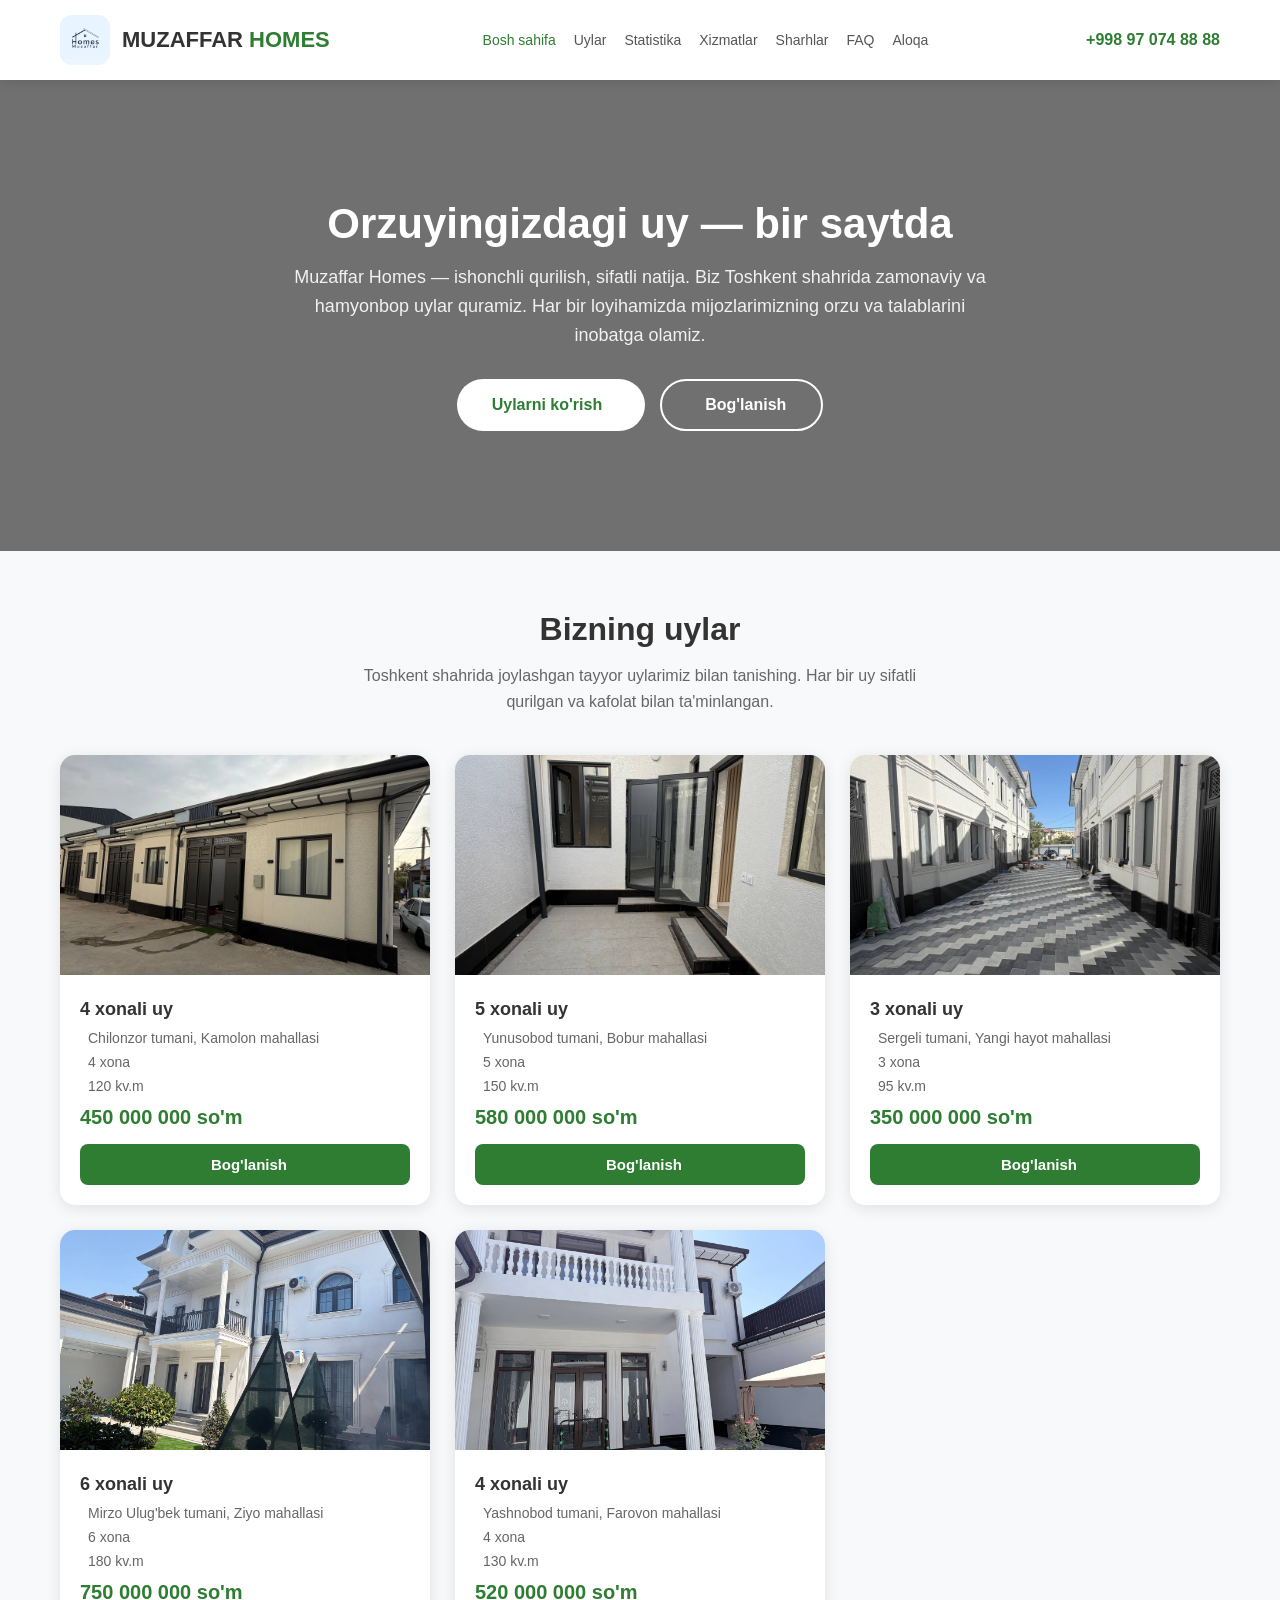
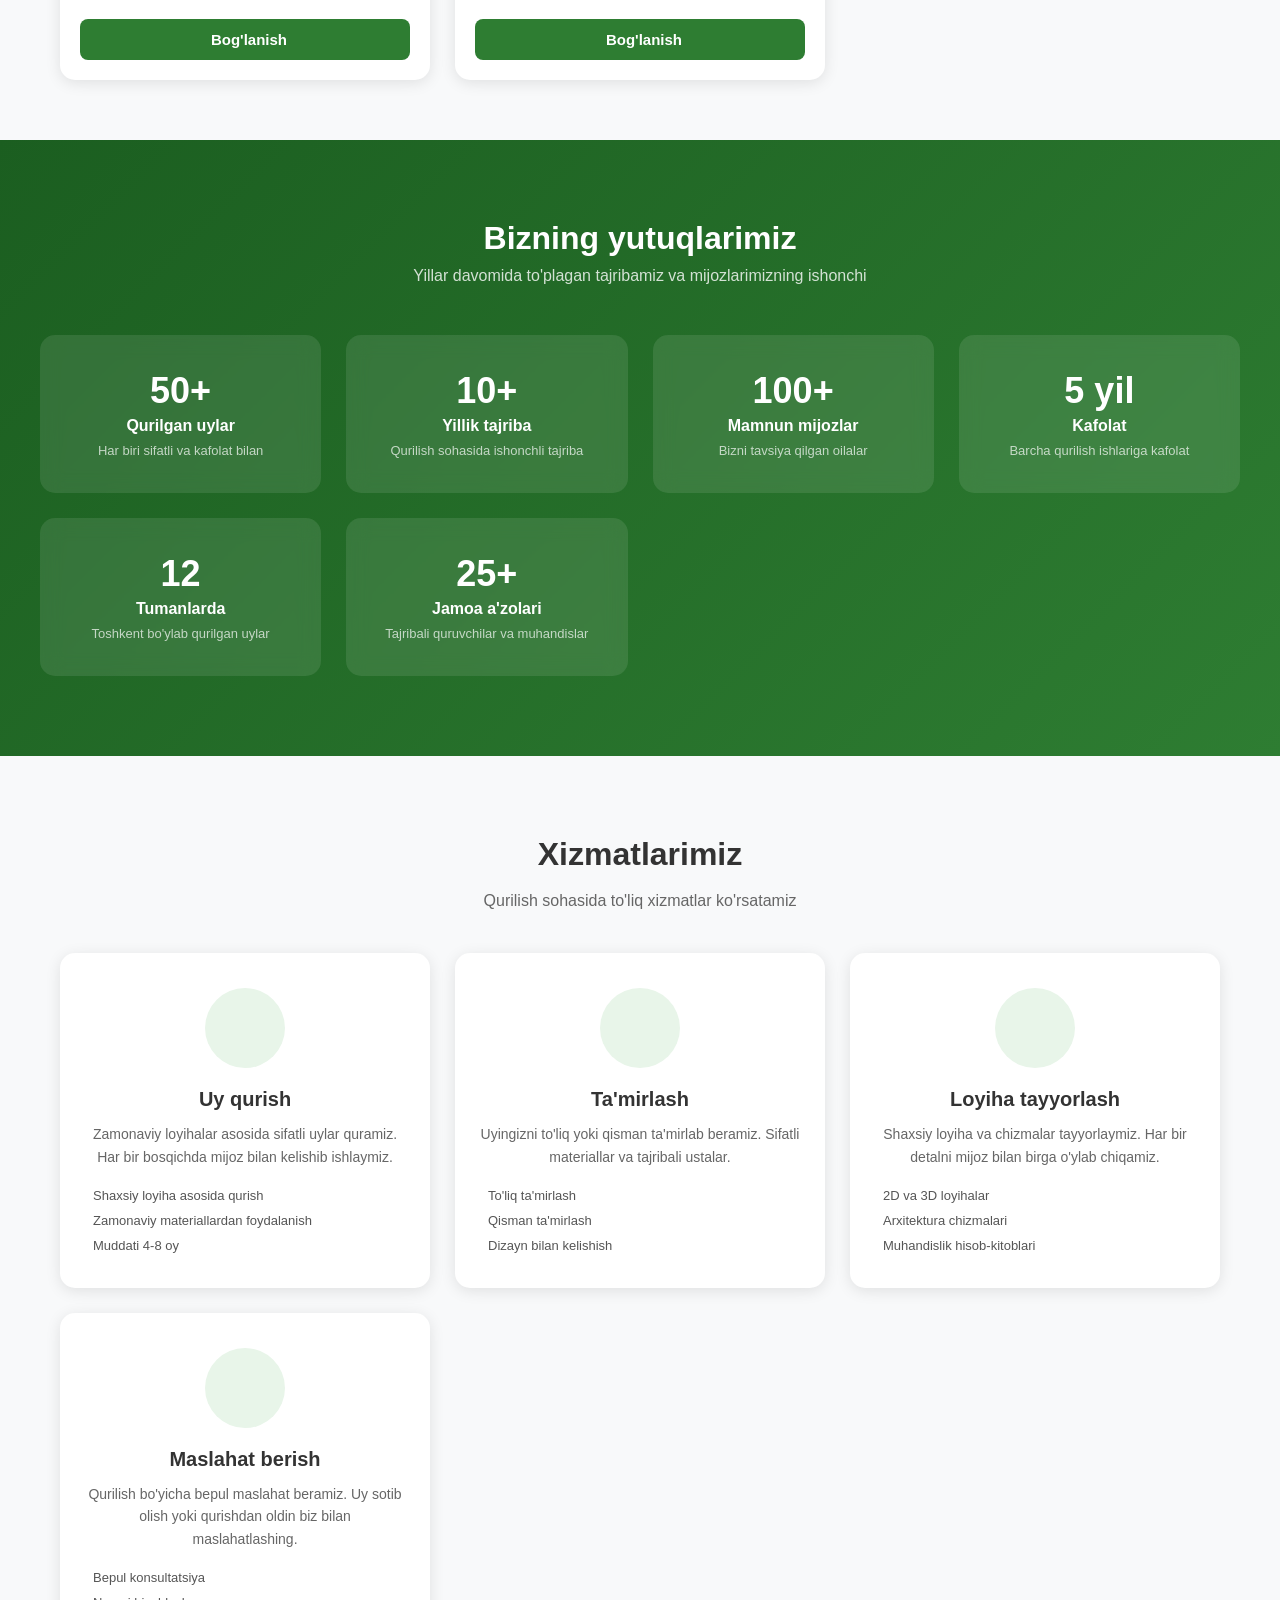
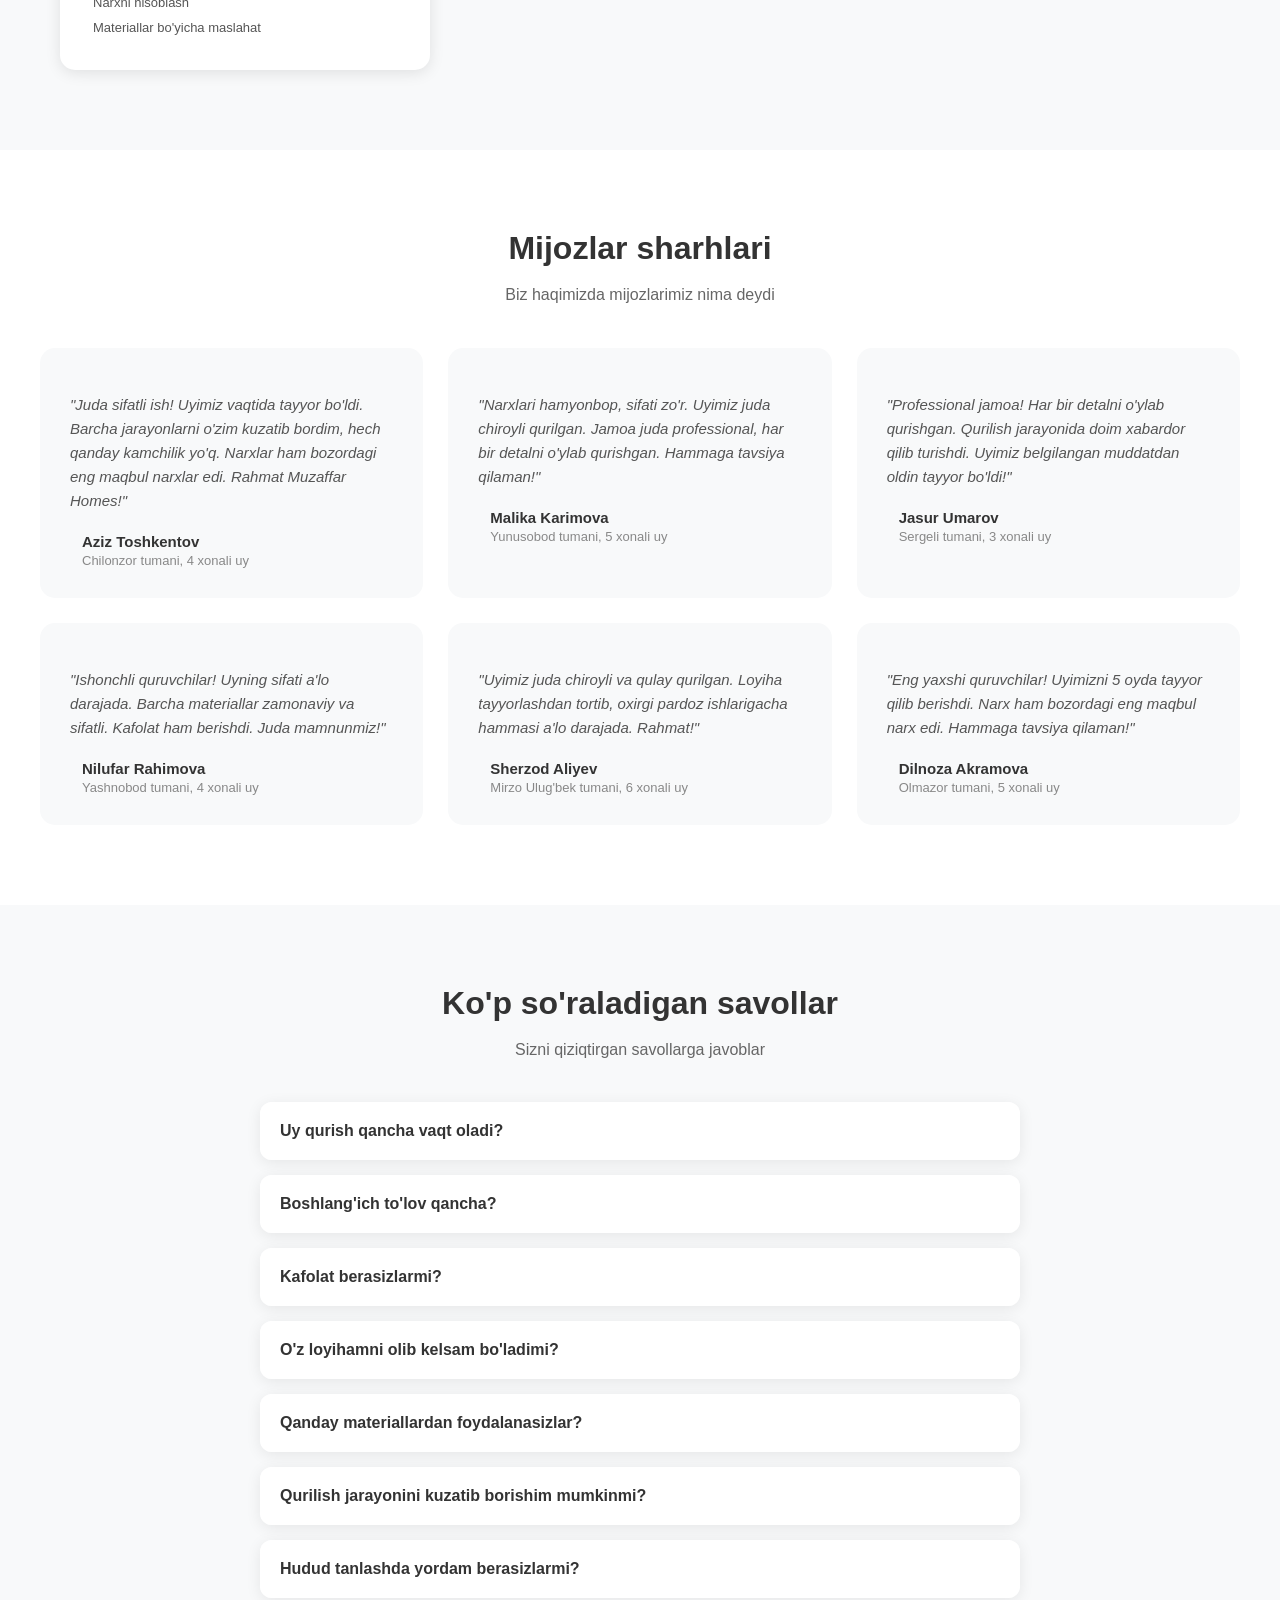
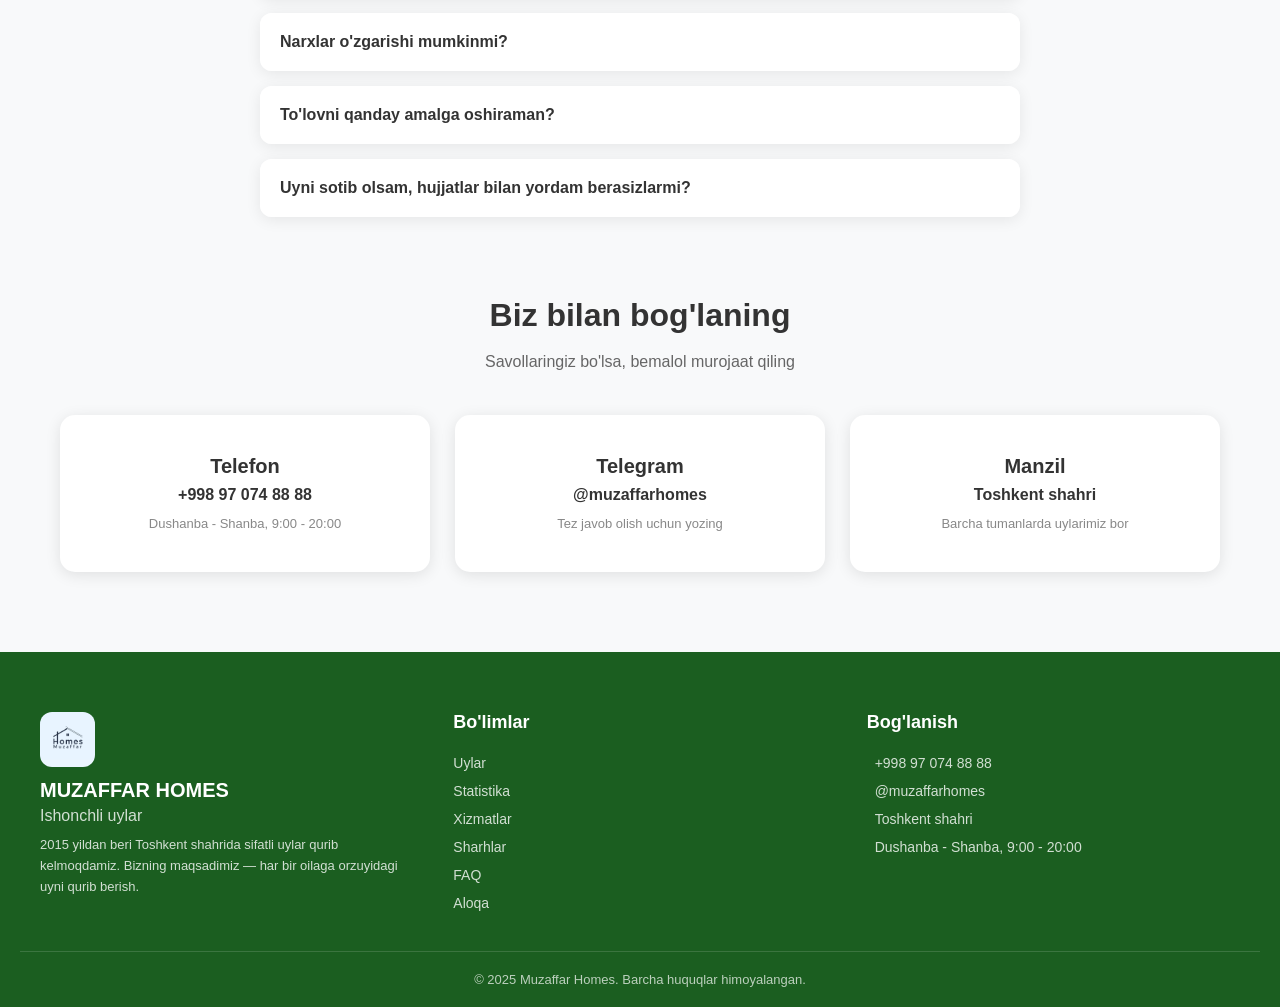
==== index.html @ acb66ef6 "Muzaffar Homes sayti" ====
<!DOCTYPE html>
<html lang="uz">
<head>
    <meta charset="UTF-8">
    <meta name="viewport" content="width=device-width, initial-scale=1.0">
    <title>Muzaffar Homes — Ishonchli uylar</title>
    <link rel="stylesheet" href="https://unicons.iconscout.com/release/v4.0.8/css/line.css">
    <link rel="stylesheet" href="style.css">
</head>
<body>
    <header class="header">
        <div class="header-container">
            <div class="logo">
                <img src="logo.jpg" alt="Muzaffar Homes" class="logo-img">
                <span class="logo-text">MUZAFFAR <span>HOMES</span></span>
            </div>
            <nav class="nav">
                <a href="#" class="nav-link active">Bosh sahifa</a>
                <a href="#houses" class="nav-link">Uylar</a>
                <a href="#stats" class="nav-link">Statistika</a>
                <a href="#services" class="nav-link">Xizmatlar</a>
                <a href="#reviews" class="nav-link">Sharhlar</a>
                <a href="#faq" class="nav-link">FAQ</a>
                <a href="#contact" class="nav-link">Aloqa</a>
            </nav>
            <a href="tel:+998970748888" class="header-phone">
                <i class="uil uil-phone"></i>
                +998 97 074 88 88
            </a>
        </div>
    </header>

    <section class="hero">
        <div class="hero-content">
            <h1>Orzuyingizdagi uy — bir saytda</h1>
            <p>Muzaffar Homes — ishonchli qurilish, sifatli natija. Biz Toshkent shahrida zamonaviy va hamyonbop uylar quramiz. Har bir loyihamizda mijozlarimizning orzu va talablarini inobatga olamiz.</p>
            <div class="hero-buttons">
                <a href="#houses" class="hero-btn">
                    Uylarni ko'rish
                    <i class="uil uil-arrow-down"></i>
                </a>
                <a href="tel:+998970748888" class="hero-btn hero-btn-outline">
                    <i class="uil uil-phone"></i>
                    Bog'lanish
                </a>
            </div>
        </div>
    </section>

    <section id="houses" class="houses-section">
        <h2 class="section-title">Bizning uylar</h2>
        <p class="section-subtitle">Toshkent shahrida joylashgan tayyor uylarimiz bilan tanishing. Har bir uy sifatli qurilgan va kafolat bilan ta'minlangan.</p>
        <div class="houses-grid" id="housesGrid"></div>
    </section>

    <section id="stats" class="stats-section">
        <div class="stats-container">
            <div class="stats-header">
                <h2>Bizning yutuqlarimiz</h2>
                <p>Yillar davomida to'plagan tajribamiz va mijozlarimizning ishonchi</p>
            </div>
            <div class="stats-grid">
                <div class="stat-card">
                    <i class="uil uil-building"></i>
                    <h3>50+</h3>
                    <p>Qurilgan uylar</p>
                    <span>Har biri sifatli va kafolat bilan</span>
                </div>
                <div class="stat-card">
                    <i class="uil uil-calendar-alt"></i>
                    <h3>10+</h3>
                    <p>Yillik tajriba</p>
                    <span>Qurilish sohasida ishonchli tajriba</span>
                </div>
                <div class="stat-card">
                    <i class="uil uil-users-alt"></i>
                    <h3>100+</h3>
                    <p>Mamnun mijozlar</p>
                    <span>Bizni tavsiya qilgan oilalar</span>
                </div>
                <div class="stat-card">
                    <i class="uil uil-shield-check"></i>
                    <h3>5 yil</h3>
                    <p>Kafolat</p>
                    <span>Barcha qurilish ishlariga kafolat</span>
                </div>
                <div class="stat-card">
                    <i class="uil uil-map-marker"></i>
                    <h3>12</h3>
                    <p>Tumanlarda</p>
                    <span>Toshkent bo'ylab qurilgan uylar</span>
                </div>
                <div class="stat-card">
                    <i class="uil uil-users-alt"></i>
                    <h3>25+</h3>
                    <p>Jamoa a'zolari</p>
                    <span>Tajribali quruvchilar va muhandislar</span>
                </div>
            </div>
        </div>
    </section>

    <section id="services" class="services-section">
        <h2 class="section-title">Xizmatlarimiz</h2>
        <p class="section-subtitle">Qurilish sohasida to'liq xizmatlar ko'rsatamiz</p>
        <div class="services-grid">
            <div class="service-card">
                <div class="service-icon">
                    <i class="uil uil-constructor"></i>
                </div>
                <h3>Uy qurish</h3>
                <p>Zamonaviy loyihalar asosida sifatli uylar quramiz. Har bir bosqichda mijoz bilan kelishib ishlaymiz.</p>
                <ul class="service-list">
                    <li><i class="uil uil-check"></i> Shaxsiy loyiha asosida qurish</li>
                    <li><i class="uil uil-check"></i> Zamonaviy materiallardan foydalanish</li>
                    <li><i class="uil uil-check"></i> Muddati 4-8 oy</li>
                </ul>
            </div>
            <div class="service-card">
                <div class="service-icon">
                    <i class="uil uil-wrench"></i>
                </div>
                <h3>Ta'mirlash</h3>
                <p>Uyingizni to'liq yoki qisman ta'mirlab beramiz. Sifatli materiallar va tajribali ustalar.</p>
                <ul class="service-list">
                    <li><i class="uil uil-check"></i> To'liq ta'mirlash</li>
                    <li><i class="uil uil-check"></i> Qisman ta'mirlash</li>
                    <li><i class="uil uil-check"></i> Dizayn bilan kelishish</li>
                </ul>
            </div>
            <div class="service-card">
                <div class="service-icon">
                    <i class="uil uil-ruler"></i>
                </div>
                <h3>Loyiha tayyorlash</h3>
                <p>Shaxsiy loyiha va chizmalar tayyorlaymiz. Har bir detalni mijoz bilan birga o'ylab chiqamiz.</p>
                <ul class="service-list">
                    <li><i class="uil uil-check"></i> 2D va 3D loyihalar</li>
                    <li><i class="uil uil-check"></i> Arxitektura chizmalari</li>
                    <li><i class="uil uil-check"></i> Muhandislik hisob-kitoblari</li>
                </ul>
            </div>
            <div class="service-card">
                <div class="service-icon">
                    <i class="uil uil-comment-alt"></i>
                </div>
                <h3>Maslahat berish</h3>
                <p>Qurilish bo'yicha bepul maslahat beramiz. Uy sotib olish yoki qurishdan oldin biz bilan maslahatlashing.</p>
                <ul class="service-list">
                    <li><i class="uil uil-check"></i> Bepul konsultatsiya</li>
                    <li><i class="uil uil-check"></i> Narxni hisoblash</li>
                    <li><i class="uil uil-check"></i> Materiallar bo'yicha maslahat</li>
                </ul>
            </div>
        </div>
    </section>

    <section id="reviews" class="reviews-section">
        <h2 class="section-title">Mijozlar sharhlari</h2>
        <p class="section-subtitle">Biz haqimizda mijozlarimiz nima deydi</p>
        <div class="reviews-grid">
            <div class="review-card">
                <div class="review-stars">
                    <i class="uil uil-star"></i>
                    <i class="uil uil-star"></i>
                    <i class="uil uil-star"></i>
                    <i class="uil uil-star"></i>
                    <i class="uil uil-star"></i>
                </div>
                <p class="review-text">"Juda sifatli ish! Uyimiz vaqtida tayyor bo'ldi. Barcha jarayonlarni o'zim kuzatib bordim, hech qanday kamchilik yo'q. Narxlar ham bozordagi eng maqbul narxlar edi. Rahmat Muzaffar Homes!"</p>
                <div class="review-author">
                    <i class="uil uil-user-circle"></i>
                    <div>
                        <span class="review-name">Aziz Toshkentov</span>
                        <span class="review-info">Chilonzor tumani, 4 xonali uy</span>
                    </div>
                </div>
            </div>
            <div class="review-card">
                <div class="review-stars">
                    <i class="uil uil-star"></i>
                    <i class="uil uil-star"></i>
                    <i class="uil uil-star"></i>
                    <i class="uil uil-star"></i>
                    <i class="uil uil-star"></i>
                </div>
                <p class="review-text">"Narxlari hamyonbop, sifati zo'r. Uyimiz juda chiroyli qurilgan. Jamoa juda professional, har bir detalni o'ylab qurishgan. Hammaga tavsiya qilaman!"</p>
                <div class="review-author">
                    <i class="uil uil-user-circle"></i>
                    <div>
                        <span class="review-name">Malika Karimova</span>
                        <span class="review-info">Yunusobod tumani, 5 xonali uy</span>
                    </div>
                </div>
            </div>
            <div class="review-card">
                <div class="review-stars">
                    <i class="uil uil-star"></i>
                    <i class="uil uil-star"></i>
                    <i class="uil uil-star"></i>
                    <i class="uil uil-star"></i>
                    <i class="uil uil-star"></i>
                </div>
                <p class="review-text">"Professional jamoa! Har bir detalni o'ylab qurishgan. Qurilish jarayonida doim xabardor qilib turishdi. Uyimiz belgilangan muddatdan oldin tayyor bo'ldi!"</p>
                <div class="review-author">
                    <i class="uil uil-user-circle"></i>
                    <div>
                        <span class="review-name">Jasur Umarov</span>
                        <span class="review-info">Sergeli tumani, 3 xonali uy</span>
                    </div>
                </div>
            </div>
            <div class="review-card">
                <div class="review-stars">
                    <i class="uil uil-star"></i>
                    <i class="uil uil-star"></i>
                    <i class="uil uil-star"></i>
                    <i class="uil uil-star"></i>
                    <i class="uil uil-star"></i>
                </div>
                <p class="review-text">"Ishonchli quruvchilar! Uyning sifati a'lo darajada. Barcha materiallar zamonaviy va sifatli. Kafolat ham berishdi. Juda mamnunmiz!"</p>
                <div class="review-author">
                    <i class="uil uil-user-circle"></i>
                    <div>
                        <span class="review-name">Nilufar Rahimova</span>
                        <span class="review-info">Yashnobod tumani, 4 xonali uy</span>
                    </div>
                </div>
            </div>
            <div class="review-card">
                <div class="review-stars">
                    <i class="uil uil-star"></i>
                    <i class="uil uil-star"></i>
                    <i class="uil uil-star"></i>
                    <i class="uil uil-star"></i>
                    <i class="uil uil-star"></i>
                </div>
                <p class="review-text">"Uyimiz juda chiroyli va qulay qurilgan. Loyiha tayyorlashdan tortib, oxirgi pardoz ishlarigacha hammasi a'lo darajada. Rahmat!"</p>
                <div class="review-author">
                    <i class="uil uil-user-circle"></i>
                    <div>
                        <span class="review-name">Sherzod Aliyev</span>
                        <span class="review-info">Mirzo Ulug'bek tumani, 6 xonali uy</span>
                    </div>
                </div>
            </div>
            <div class="review-card">
                <div class="review-stars">
                    <i class="uil uil-star"></i>
                    <i class="uil uil-star"></i>
                    <i class="uil uil-star"></i>
                    <i class="uil uil-star"></i>
                    <i class="uil uil-star"></i>
                </div>
                <p class="review-text">"Eng yaxshi quruvchilar! Uyimizni 5 oyda tayyor qilib berishdi. Narx ham bozordagi eng maqbul narx edi. Hammaga tavsiya qilaman!"</p>
                <div class="review-author">
                    <i class="uil uil-user-circle"></i>
                    <div>
                        <span class="review-name">Dilnoza Akramova</span>
                        <span class="review-info">Olmazor tumani, 5 xonali uy</span>
                    </div>
                </div>
            </div>
        </div>
    </section>

    <section id="faq" class="faq-section">
        <h2 class="section-title">Ko'p so'raladigan savollar</h2>
        <p class="section-subtitle">Sizni qiziqtirgan savollarga javoblar</p>
        <div class="faq-container">
            <div class="faq-item">
                <button class="faq-question" onclick="toggleFaq(this)">
                    <span>Uy qurish qancha vaqt oladi?</span>
                    <i class="uil uil-angle-down"></i>
                </button>
                <div class="faq-answer">
                    <p>Uy qurish muddati uyning kattaligi, loyihasi va murakkabligiga bog'liq. Odatda 3 xonali uy 4-5 oyda, 4 xonali uy 5-6 oyda, 5-6 xonali uylar esa 6-8 oyda tayyor bo'ladi. Biz har doim belgilangan muddatda topshiramiz.</p>
                </div>
            </div>
            <div class="faq-item">
                <button class="faq-question" onclick="toggleFaq(this)">
                    <span>Boshlang'ich to'lov qancha?</span>
                    <i class="uil uil-angle-down"></i>
                </button>
                <div class="faq-answer">
                    <p>Boshlang'ich to'lov odatda umumiy narxning 30-50% ni tashkil qiladi. Qolgan summani bosqichma-bosqich to'lashingiz mumkin. Har bir mijoz bilan alohida kelishuv asosida ishlaymiz.</p>
                </div>
            </div>
            <div class="faq-item">
                <button class="faq-question" onclick="toggleFaq(this)">
                    <span>Kafolat berasizlarmi?</span>
                    <i class="uil uil-angle-down"></i>
                </button>
                <div class="faq-answer">
                    <p>Ha, barcha qurilish ishlariga 5 yillik kafolat beramiz. Kafolat muddati davomida yuzaga keladigan har qanday qurilish muammolarini bepul bartaraf etamiz.</p>
                </div>
            </div>
            <div class="faq-item">
                <button class="faq-question" onclick="toggleFaq(this)">
                    <span>O'z loyihamni olib kelsam bo'ladimi?</span>
                    <i class="uil uil-angle-down"></i>
                </button>
                <div class="faq-answer">
                    <p>Albatta! O'z loyihangiz asosida ham uy qurib beramiz. Loyihangizni ko'rib chiqamiz va texnik jihatdan moslashtiramiz. Shuningdek, loyihangiz bo'lmasa, biz sizga tayyor loyihalardan taklif qilamiz.</p>
                </div>
            </div>
            <div class="faq-item">
                <button class="faq-question" onclick="toggleFaq(this)">
                    <span>Qanday materiallardan foydalanasizlar?</span>
                    <i class="uil uil-angle-down"></i>
                </button>
                <div class="faq-answer">
                    <p>Faqat sifatli va sertifikatlangan materiallardan foydalanamiz. Poydevor, devor, tom va ichki pardoz ishlarida zamonaviy va ishonchli materiallarni tanlaymiz. Har bir material mijoz bilan kelishiladi.</p>
                </div>
            </div>
            <div class="faq-item">
                <button class="faq-question" onclick="toggleFaq(this)">
                    <span>Qurilish jarayonini kuzatib borishim mumkinmi?</span>
                    <i class="uil uil-angle-down"></i>
                </button>
                <div class="faq-answer">
                    <p>Albatta! Qurilish jarayonini istalgan vaqtda kuzatib borishingiz mumkin. Har bir bosqichda siz bilan kelishib ishlaymiz va surat yoki video hisobotlarni taqdim etamiz.</p>
                </div>
            </div>
            <div class="faq-item">
                <button class="faq-question" onclick="toggleFaq(this)">
                    <span>Hudud tanlashda yordam berasizlarmi?</span>
                    <i class="uil uil-angle-down"></i>
                </button>
                <div class="faq-answer">
                    <p>Ha, Toshkent shahrining turli tumanlarida qurilgan uylarimiz bor. Sizga qulay bo'lgan hududni tanlashda maslahat beramiz va mavjud uylarimizni ko'rsatamiz.</p>
                </div>
            </div>
            <div class="faq-item">
                <button class="faq-question" onclick="toggleFaq(this)">
                    <span>Narxlar o'zgarishi mumkinmi?</span>
                    <i class="uil uil-angle-down"></i>
                </button>
                <div class="faq-answer">
                    <p>Shartnoma tuzilgandan so'ng narx o'zgarmaydi. Barcha xarajatlar oldindan kelishiladi va shartnomada qayd etiladi. Siz uchun kutilmagan xarajatlar bo'lmaydi.</p>
                </div>
            </div>
            <div class="faq-item">
                <button class="faq-question" onclick="toggleFaq(this)">
                    <span>To'lovni qanday amalga oshiraman?</span>
                    <i class="uil uil-angle-down"></i>
                </button>
                <div class="faq-answer">
                    <p>Naqd pul, bank o'tkazmasi yoki boshqa qulay usullar orqali to'lashingiz mumkin. Bosqichma-bosqich to'lov tizimi mavjud.</p>
                </div>
            </div>
            <div class="faq-item">
                <button class="faq-question" onclick="toggleFaq(this)">
                    <span>Uyni sotib olsam, hujjatlar bilan yordam berasizlarmi?</span>
                    <i class="uil uil-angle-down"></i>
                </button>
                <div class="faq-answer">
                    <p>Ha, uy sotib olish jarayonida barcha hujjatlar bilan yordam beramiz. Rasmiylashtirish bo'yicha to'liq maslahat va ko'mak ko'rsatamiz.</p>
                </div>
            </div>
        </div>
    </section>

    <section id="contact" class="contact-section">
        <h2 class="section-title">Biz bilan bog'laning</h2>
        <p class="section-subtitle">Savollaringiz bo'lsa, bemalol murojaat qiling</p>
        <div class="contact-cards">
            <a href="tel:+998970748888" class="contact-card">
                <i class="uil uil-phone"></i>
                <h3>Telefon</h3>
                <p>+998 97 074 88 88</p>
                <span>Dushanba - Shanba, 9:00 - 20:00</span>
            </a>
            <a href="https://t.me/muzaffarhomes" class="contact-card" target="_blank">
                <i class="uil uil-telegram"></i>
                <h3>Telegram</h3>
                <p>@muzaffarhomes</p>
                <span>Tez javob olish uchun yozing</span>
            </a>
            <div class="contact-card">
                <i class="uil uil-location-point"></i>
                <h3>Manzil</h3>
                <p>Toshkent shahri</p>
                <span>Barcha tumanlarda uylarimiz bor</span>
            </div>
        </div>
    </section>

    <footer class="footer">
        <div class="footer-container">
            <div class="footer-logo">
                <img src="logo.jpg" alt="Muzaffar Homes" class="footer-logo-img">
                <span>MUZAFFAR HOMES</span>
                <p>Ishonchli uylar</p>
                <p class="footer-desc">2015 yildan beri Toshkent shahrida sifatli uylar qurib kelmoqdamiz. Bizning maqsadimiz — har bir oilaga orzuyidagi uyni qurib berish.</p>
            </div>
            <div class="footer-links">
                <h3>Bo'limlar</h3>
                <a href="#houses">Uylar</a>
                <a href="#stats">Statistika</a>
                <a href="#services">Xizmatlar</a>
                <a href="#reviews">Sharhlar</a>
                <a href="#faq">FAQ</a>
                <a href="#contact">Aloqa</a>
            </div>
            <div class="footer-contact">
                <h3>Bog'lanish</h3>
                <a href="tel:+998970748888">
                    <i class="uil uil-phone"></i>
                    +998 97 074 88 88
                </a>
                <a href="https://t.me/muzaffarhomes" target="_blank">
                    <i class="uil uil-telegram"></i>
                    @muzaffarhomes
                </a>
                <p>
                    <i class="uil uil-location-point"></i>
                    Toshkent shahri
                </p>
                <p>
                    <i class="uil uil-clock"></i>
                    Dushanba - Shanba, 9:00 - 20:00
                </p>
            </div>
        </div>
        <div class="footer-bottom">
            <p>© 2025 Muzaffar Homes. Barcha huquqlar himoyalangan.</p>
        </div>
    </footer>

    <div class="modal" id="houseModal">
        <div class="modal-content">
            <button class="modal-close" onclick="closeModal()">
                <i class="uil uil-times"></i>
            </button>
            <div class="modal-body" id="modalBody"></div>
        </div>
    </div>

    <script src="main.js"></script>
</body>
</html>
---- style.css ----
* {
    margin: 0;
    padding: 0;
    box-sizing: border-box;
}

body {
    font-family: 'Segoe UI', sans-serif;
    background: #f8f9fa;
}

.header {
    background: #fff;
    box-shadow: 0 2px 10px rgba(0,0,0,0.1);
    position: sticky;
    top: 0;
    z-index: 100;
}

.header-container {
    max-width: 1200px;
    margin: 0 auto;
    padding: 15px 20px;
    display: flex;
    align-items: center;
    justify-content: space-between;
}

.logo {
    display: flex;
    align-items: center;
    gap: 12px;
}

.logo-img {
    width: 50px;
    height: 50px;
    border-radius: 12px;
    object-fit: cover;
}

.logo-text {
    font-size: 22px;
    font-weight: 700;
    color: #333;
}

.logo-text span {
    color: #2e7d32;
}

.nav {
    display: flex;
    gap: 18px;
}

.nav-link {
    text-decoration: none;
    color: #555;
    font-weight: 500;
    font-size: 14px;
    transition: color 0.3s;
}

.nav-link:hover,
.nav-link.active {
    color: #2e7d32;
}

.header-phone {
    text-decoration: none;
    color: #2e7d32;
    font-weight: 600;
    display: flex;
    align-items: center;
    gap: 5px;
}

.hero {
    background: 
        linear-gradient(rgba(0, 0, 0, 0.55), rgba(0, 0, 0, 0.55)),
        url('https://images.unsplash.com/photo-1600585154340-be6161a56a0c?w=1600') center/cover no-repeat;
    padding: 120px 20px;
    text-align: center;
    color: #fff;
}

.hero-content h1 {
    font-size: 42px;
    margin-bottom: 15px;
}

.hero-content p {
    font-size: 18px;
    margin-bottom: 30px;
    opacity: 0.9;
    max-width: 700px;
    margin-left: auto;
    margin-right: auto;
    line-height: 1.6;
}

.hero-buttons {
    display: flex;
    gap: 15px;
    justify-content: center;
    flex-wrap: wrap;
}

.hero-btn {
    display: inline-flex;
    align-items: center;
    gap: 8px;
    background: #fff;
    color: #2e7d32;
    padding: 15px 35px;
    border-radius: 30px;
    text-decoration: none;
    font-weight: 600;
    font-size: 16px;
    transition: transform 0.3s, box-shadow 0.3s;
}

.hero-btn:hover {
    transform: translateY(-3px);
    box-shadow: 0 5px 20px rgba(0,0,0,0.3);
}

.hero-btn-outline {
    background: transparent;
    border: 2px solid #fff;
    color: #fff;
}

.hero-btn-outline:hover {
    background: #fff;
    color: #2e7d32;
    box-shadow: 0 5px 20px rgba(0,0,0,0.3);
}

.houses-section {
    max-width: 1200px;
    margin: 60px auto;
    padding: 0 20px;
}

.section-title {
    text-align: center;
    font-size: 32px;
    color: #333;
    margin-bottom: 15px;
}

.section-subtitle {
    text-align: center;
    font-size: 16px;
    color: #666;
    max-width: 600px;
    margin: 0 auto 40px;
    line-height: 1.6;
}

.houses-grid {
    display: grid;
    grid-template-columns: repeat(auto-fill, minmax(300px, 1fr));
    gap: 25px;
}

.house-card {
    background: #fff;
    border-radius: 15px;
    overflow: hidden;
    box-shadow: 0 3px 15px rgba(0,0,0,0.1);
    cursor: pointer;
    transition: transform 0.3s, box-shadow 0.3s;
}

.house-card:hover {
    transform: translateY(-5px);
    box-shadow: 0 8px 25px rgba(0,0,0,0.2);
}

.house-card-img {
    width: 100%;
    height: 220px;
    object-fit: cover;
}

.house-card-body {
    padding: 20px;
}

.house-card-title {
    font-size: 18px;
    font-weight: 600;
    color: #333;
    margin-bottom: 10px;
}

.house-card-info {
    display: flex;
    flex-direction: column;
    gap: 8px;
    color: #666;
    font-size: 14px;
}

.house-card-info span {
    display: flex;
    align-items: center;
    gap: 8px;
}

.house-card-info i {
    color: #2e7d32;
    font-size: 16px;
}

.house-card-price {
    font-size: 20px;
    font-weight: 700;
    color: #2e7d32;
    margin-top: 12px;
}

.house-card-btn {
    display: flex;
    align-items: center;
    justify-content: center;
    gap: 8px;
    text-align: center;
    background: #2e7d32;
    color: #fff;
    text-decoration: none;
    padding: 12px;
    border-radius: 8px;
    margin-top: 15px;
    font-weight: 600;
    border: none;
    width: 100%;
    cursor: pointer;
    font-size: 15px;
    transition: background 0.3s;
}

.house-card-btn:hover {
    background: #1b5e20;
}

.stats-section {
    background: linear-gradient(135deg, #1b5e20, #2e7d32);
    padding: 80px 20px;
}

.stats-container {
    max-width: 1200px;
    margin: 0 auto;
}

.stats-header {
    text-align: center;
    color: #fff;
    margin-bottom: 50px;
}

.stats-header h2 {
    font-size: 32px;
    margin-bottom: 10px;
}

.stats-header p {
    font-size: 16px;
    opacity: 0.8;
}

.stats-grid {
    display: grid;
    grid-template-columns: repeat(auto-fit, minmax(250px, 1fr));
    gap: 25px;
}

.stat-card {
    text-align: center;
    color: #fff;
    padding: 35px 20px;
    border-radius: 15px;
    background: rgba(255,255,255,0.1);
    backdrop-filter: blur(10px);
    transition: transform 0.3s;
}

.stat-card:hover {
    transform: translateY(-5px);
}

.stat-card i {
    font-size: 40px;
    margin-bottom: 10px;
    opacity: 0.9;
}

.stat-card h3 {
    font-size: 36px;
    font-weight: 800;
    margin-bottom: 5px;
}

.stat-card p {
    font-size: 16px;
    font-weight: 600;
    margin-bottom: 8px;
}

.stat-card span {
    font-size: 13px;
    opacity: 0.7;
    display: block;
}

.services-section {
    max-width: 1200px;
    margin: 80px auto;
    padding: 0 20px;
}

.services-grid {
    display: grid;
    grid-template-columns: repeat(auto-fit, minmax(280px, 1fr));
    gap: 25px;
}

.service-card {
    text-align: center;
    padding: 35px 25px;
    border-radius: 15px;
    background: #fff;
    box-shadow: 0 3px 15px rgba(0,0,0,0.1);
    transition: transform 0.3s;
}

.service-card:hover {
    transform: translateY(-5px);
}

.service-icon {
    width: 80px;
    height: 80px;
    border-radius: 50%;
    background: #e8f5e9;
    display: flex;
    align-items: center;
    justify-content: center;
    margin: 0 auto 20px;
}

.service-icon i {
    font-size: 40px;
    color: #2e7d32;
}

.service-card h3 {
    font-size: 20px;
    color: #333;
    margin-bottom: 12px;
}

.service-card p {
    font-size: 14px;
    color: #666;
    line-height: 1.6;
    margin-bottom: 20px;
}

.service-list {
    list-style: none;
    text-align: left;
    display: flex;
    flex-direction: column;
    gap: 10px;
}

.service-list li {
    display: flex;
    align-items: center;
    gap: 8px;
    font-size: 13px;
    color: #555;
}

.service-list li i {
    color: #2e7d32;
    font-size: 16px;
}

.reviews-section {
    background: #fff;
    padding: 80px 20px;
}

.reviews-grid {
    max-width: 1200px;
    margin: 0 auto;
    display: grid;
    grid-template-columns: repeat(auto-fit, minmax(320px, 1fr));
    gap: 25px;
}

.review-card {
    padding: 30px;
    border-radius: 15px;
    background: #f8f9fa;
    transition: transform 0.3s;
}

.review-card:hover {
    transform: translateY(-5px);
}

.review-stars {
    display: flex;
    gap: 3px;
    margin-bottom: 15px;
    color: #ffc107;
    font-size: 20px;
}

.review-text {
    font-size: 15px;
    color: #555;
    line-height: 1.6;
    margin-bottom: 20px;
    font-style: italic;
}

.review-author {
    display: flex;
    align-items: center;
    gap: 12px;
}

.review-author i {
    font-size: 40px;
    color: #2e7d32;
}

.review-name {
    display: block;
    font-weight: 600;
    color: #333;
    font-size: 15px;
}

.review-info {
    display: block;
    font-size: 13px;
    color: #888;
    margin-top: 3px;
}

.faq-section {
    max-width: 800px;
    margin: 80px auto;
    padding: 0 20px;
}

.faq-container {
    display: flex;
    flex-direction: column;
    gap: 15px;
}

.faq-item {
    background: #fff;
    border-radius: 12px;
    overflow: hidden;
    box-shadow: 0 3px 15px rgba(0,0,0,0.08);
}

.faq-question {
    width: 100%;
    display: flex;
    align-items: center;
    justify-content: space-between;
    padding: 20px;
    border: none;
    background: #fff;
    cursor: pointer;
    font-size: 16px;
    font-weight: 600;
    color: #333;
    transition: background 0.3s;
    text-align: left;
    gap: 15px;
}

.faq-question:hover {
    background: #f5f5f5;
}

.faq-question i {
    font-size: 20px;
    color: #2e7d32;
    transition: transform 0.3s;
    flex-shrink: 0;
}

.faq-item.active .faq-question i {
    transform: rotate(180deg);
}

.faq-answer {
    max-height: 0;
    overflow: hidden;
    transition: max-height 0.4s ease;
}

.faq-item.active .faq-answer {
    max-height: 300px;
}

.faq-answer p {
    padding: 0 20px 20px;
    color: #666;
    line-height: 1.6;
    font-size: 15px;
}

.contact-section {
    max-width: 1200px;
    margin: 80px auto;
    padding: 0 20px;
}

.contact-cards {
    display: grid;
    grid-template-columns: repeat(auto-fit, minmax(280px, 1fr));
    gap: 25px;
}

.contact-card {
    display: block;
    text-align: center;
    padding: 40px 25px;
    border-radius: 15px;
    background: #fff;
    box-shadow: 0 3px 15px rgba(0,0,0,0.1);
    text-decoration: none;
    color: inherit;
    transition: transform 0.3s;
}

.contact-card:hover {
    transform: translateY(-5px);
}

.contact-card i {
    font-size: 45px;
    color: #2e7d32;
    margin-bottom: 15px;
}

.contact-card h3 {
    font-size: 20px;
    color: #333;
    margin-bottom: 8px;
}

.contact-card p {
    font-size: 16px;
    color: #333;
    font-weight: 600;
    margin-bottom: 10px;
}

.contact-card span {
    font-size: 13px;
    color: #888;
}

.footer {
    background: #1b5e20;
    color: #fff;
    padding: 60px 20px 0;
}

.footer-container {
    max-width: 1200px;
    margin: 0 auto;
    display: grid;
    grid-template-columns: repeat(auto-fit, minmax(280px, 1fr));
    gap: 40px;
    padding-bottom: 40px;
}

.footer-logo {
    display: flex;
    flex-direction: column;
    align-items: flex-start;
}

.footer-logo-img {
    width: 55px;
    height: 55px;
    border-radius: 12px;
    object-fit: cover;
    margin-bottom: 12px;
}

.footer-logo span {
    display: block;
    font-size: 20px;
    font-weight: 700;
    margin-bottom: 5px;
}

.footer-logo p {
    opacity: 0.8;
    margin-bottom: 10px;
}

.footer-desc {
    font-size: 13px;
    line-height: 1.6;
    opacity: 0.7;
}

.footer-links {
    display: flex;
    flex-direction: column;
    gap: 12px;
}

.footer-links h3,
.footer-contact h3 {
    font-size: 18px;
    margin-bottom: 10px;
}

.footer-links a {
    color: #fff;
    text-decoration: none;
    opacity: 0.8;
    transition: opacity 0.3s;
    font-size: 14px;
}

.footer-links a:hover {
    opacity: 1;
}

.footer-contact {
    display: flex;
    flex-direction: column;
    gap: 12px;
}

.footer-contact a,
.footer-contact p {
    color: #fff;
    text-decoration: none;
    display: flex;
    align-items: center;
    gap: 8px;
    opacity: 0.8;
    font-size: 14px;
}

.footer-contact a:hover {
    opacity: 1;
}

.footer-bottom {
    border-top: 1px solid rgba(255,255,255,0.2);
    text-align: center;
    padding: 20px 0;
    font-size: 13px;
    opacity: 0.7;
}

.modal {
    display: none;
    position: fixed;
    top: 0;
    left: 0;
    width: 100%;
    height: 100%;
    background: rgba(0,0,0,0.85);
    z-index: 1000;
    overflow-y: auto;
    padding: 0;
}

.modal.active {
    display: flex;
    align-items: center;
    justify-content: center;
}

.modal-content {
    width: 95%;
    max-width: 1100px;
    max-height: 90vh;
    margin: 0;
    background: #fff;
    border-radius: 20px;
    overflow-y: auto;
    position: relative;
    animation: modalOpen 0.3s ease;
    display: flex;
    flex-direction: column;
}

@keyframes modalOpen {
    from {
        opacity: 0;
        transform: scale(0.9);
    }
    to {
        opacity: 1;
        transform: scale(1);
    }
}

.modal-close {
    position: fixed;
    top: 20px;
    right: 20px;
    background: #fff;
    border: none;
    width: 50px;
    height: 50px;
    border-radius: 50%;
    cursor: pointer;
    font-size: 24px;
    display: flex;
    align-items: center;
    justify-content: center;
    z-index: 1001;
    box-shadow: 0 2px 15px rgba(0,0,0,0.3);
    transition: transform 0.3s;
}

.modal-close:hover {
    transform: rotate(90deg);
}

.modal-carousel {
    position: relative;
    width: 100%;
    height: 500px;
    overflow: hidden;
    border-radius: 20px 20px 0 0;
    flex-shrink: 0;
}

.modal-carousel img {
    width: 100%;
    height: 100%;
    object-fit: cover;
    display: none;
}

.modal-carousel img.active {
    display: block;
}

.carousel-btn {
    position: absolute;
    top: 50%;
    transform: translateY(-50%);
    background: rgba(255,255,255,0.9);
    border: none;
    width: 50px;
    height: 50px;
    border-radius: 50%;
    cursor: pointer;
    font-size: 26px;
    display: flex;
    align-items: center;
    justify-content: center;
    z-index: 5;
    transition: background 0.3s, transform 0.3s;
}

.carousel-btn:hover {
    background: #fff;
    transform: translateY(-50%) scale(1.1);
}

.carousel-prev {
    left: 20px;
}

.carousel-next {
    right: 20px;
}

.carousel-dots {
    position: absolute;
    bottom: 20px;
    left: 50%;
    transform: translateX(-50%);
    display: flex;
    gap: 10px;
    z-index: 5;
}

.carousel-dot {
    width: 12px;
    height: 12px;
    border-radius: 50%;
    background: rgba(255,255,255,0.5);
    cursor: pointer;
    border: 2px solid #fff;
    transition: background 0.3s;
}

.carousel-dot.active {
    background: #fff;
}

.modal-info {
    padding: 30px;
}

.modal-title {
    font-size: 28px;
    font-weight: 700;
    color: #333;
    margin-bottom: 15px;
}

.modal-details {
    display: flex;
    flex-direction: column;
    gap: 12px;
    color: #666;
    font-size: 16px;
    margin-bottom: 20px;
}

.modal-details span {
    display: flex;
    align-items: center;
    gap: 10px;
}

.modal-details i {
    color: #2e7d32;
    font-size: 20px;
}

.modal-price {
    font-size: 30px;
    font-weight: 700;
    color: #2e7d32;
    margin-bottom: 25px;
}

.modal-buttons {
    display: flex;
    gap: 15px;
}

.modal-call-btn,
.modal-tg-btn {
    flex: 1;
    display: flex;
    align-items: center;
    justify-content: center;
    gap: 10px;
    padding: 16px;
    border-radius: 10px;
    text-decoration: none;
    font-weight: 600;
    font-size: 16px;
    transition: transform 0.3s;
    border: none;
    cursor: pointer;
}

.modal-call-btn {
    background: #2e7d32;
    color: #fff;
}

.modal-call-btn:hover {
    transform: translateY(-2px);
}

.modal-tg-btn {
    background: #0088cc;
    color: #fff;
}

.modal-tg-btn:hover {
    transform: translateY(-2px);
}

.contact-modal {
    position: fixed;
    top: 0;
    left: 0;
    width: 100%;
    height: 100%;
    z-index: 2000;
    display: flex;
    align-items: center;
    justify-content: center;
}

.contact-modal-overlay {
    position: absolute;
    top: 0;
    left: 0;
    width: 100%;
    height: 100%;
    background: rgba(0,0,0,0.7);
}

.contact-modal-content {
    position: relative;
    background: #fff;
    border-radius: 25px;
    padding: 40px 30px;
    text-align: center;
    width: 90%;
    max-width: 400px;
    z-index: 1;
    animation: contactModalOpen 0.4s ease;
}

@keyframes contactModalOpen {
    from {
        opacity: 0;
        transform: scale(0.7) translateY(30px);
    }
    to {
        opacity: 1;
        transform: scale(1) translateY(0);
    }
}

.contact-modal-close {
    position: absolute;
    top: 15px;
    right: 15px;
    background: #f5f5f5;
    border: none;
    width: 40px;
    height: 40px;
    border-radius: 50%;
    cursor: pointer;
    font-size: 18px;
    display: flex;
    align-items: center;
    justify-content: center;
    transition: background 0.3s, transform 0.3s;
    color: #333;
}

.contact-modal-close:hover {
    background: #e0e0e0;
    transform: rotate(90deg);
}

.contact-modal-icon {
    width: 80px;
    height: 80px;
    border-radius: 50%;
    background: linear-gradient(135deg, #2e7d32, #4caf50);
    display: flex;
    align-items: center;
    justify-content: center;
    margin: 0 auto 20px;
    animation: pulse 1.5s infinite;
}

@keyframes pulse {
    0% {
        box-shadow: 0 0 0 0 rgba(46, 125, 50, 0.5);
    }
    70% {
        box-shadow: 0 0 0 20px rgba(46, 125, 50, 0);
    }
    100% {
        box-shadow: 0 0 0 0 rgba(46, 125, 50, 0);
    }
}

.contact-modal-icon i {
    font-size: 40px;
    color: #fff;
}

.contact-modal-content h3 {
    font-size: 24px;
    color: #333;
    margin-bottom: 10px;
}

.contact-modal-number {
    font-size: 32px;
    font-weight: 800;
    color: #2e7d32;
    margin-bottom: 25px;
    letter-spacing: 1px;
}

.contact-modal-buttons {
    display: flex;
    flex-direction: column;
    gap: 12px;
}

.contact-modal-call,
.contact-modal-tg {
    display: flex;
    align-items: center;
    justify-content: center;
    gap: 10px;
    padding: 15px;
    border-radius: 12px;
    text-decoration: none;
    font-weight: 600;
    font-size: 16px;
    transition: transform 0.3s;
}

.contact-modal-call {
    background: #2e7d32;
    color: #fff;
}

.contact-modal-call:hover {
    transform: translateY(-2px);
}

.contact-modal-tg {
    background: #0088cc;
    color: #fff;
}

.contact-modal-tg:hover {
    transform: translateY(-2px);
}

@media (max-width: 768px) {
    .nav {
        display: none;
    }
    
    .hero-content h1 {
        font-size: 28px;
    }
    
    .header-phone {
        font-size: 14px;
    }

    .logo-text {
        font-size: 18px;
    }

    .logo-img {
        width: 40px;
        height: 40px;
    }

    .modal-carousel {
        height: 280px;
    }

    .modal-buttons {
        flex-direction: column;
    }

    .modal-info {
        padding: 20px;
    }

    .modal-title {
        font-size: 22px;
    }

    .modal-price {
        font-size: 24px;
    }

    .modal-close {
        top: 10px;
        right: 10px;
        width: 40px;
        height: 40px;
        font-size: 20px;
    }

    .stat-card h3 {
        font-size: 28px;
    }

    .stats-grid {
        grid-template-columns: repeat(2, 1fr);
    }

    .reviews-grid {
        grid-template-columns: 1fr;
    }

    .hero-buttons {
        flex-direction: column;
        align-items: center;
    }
}
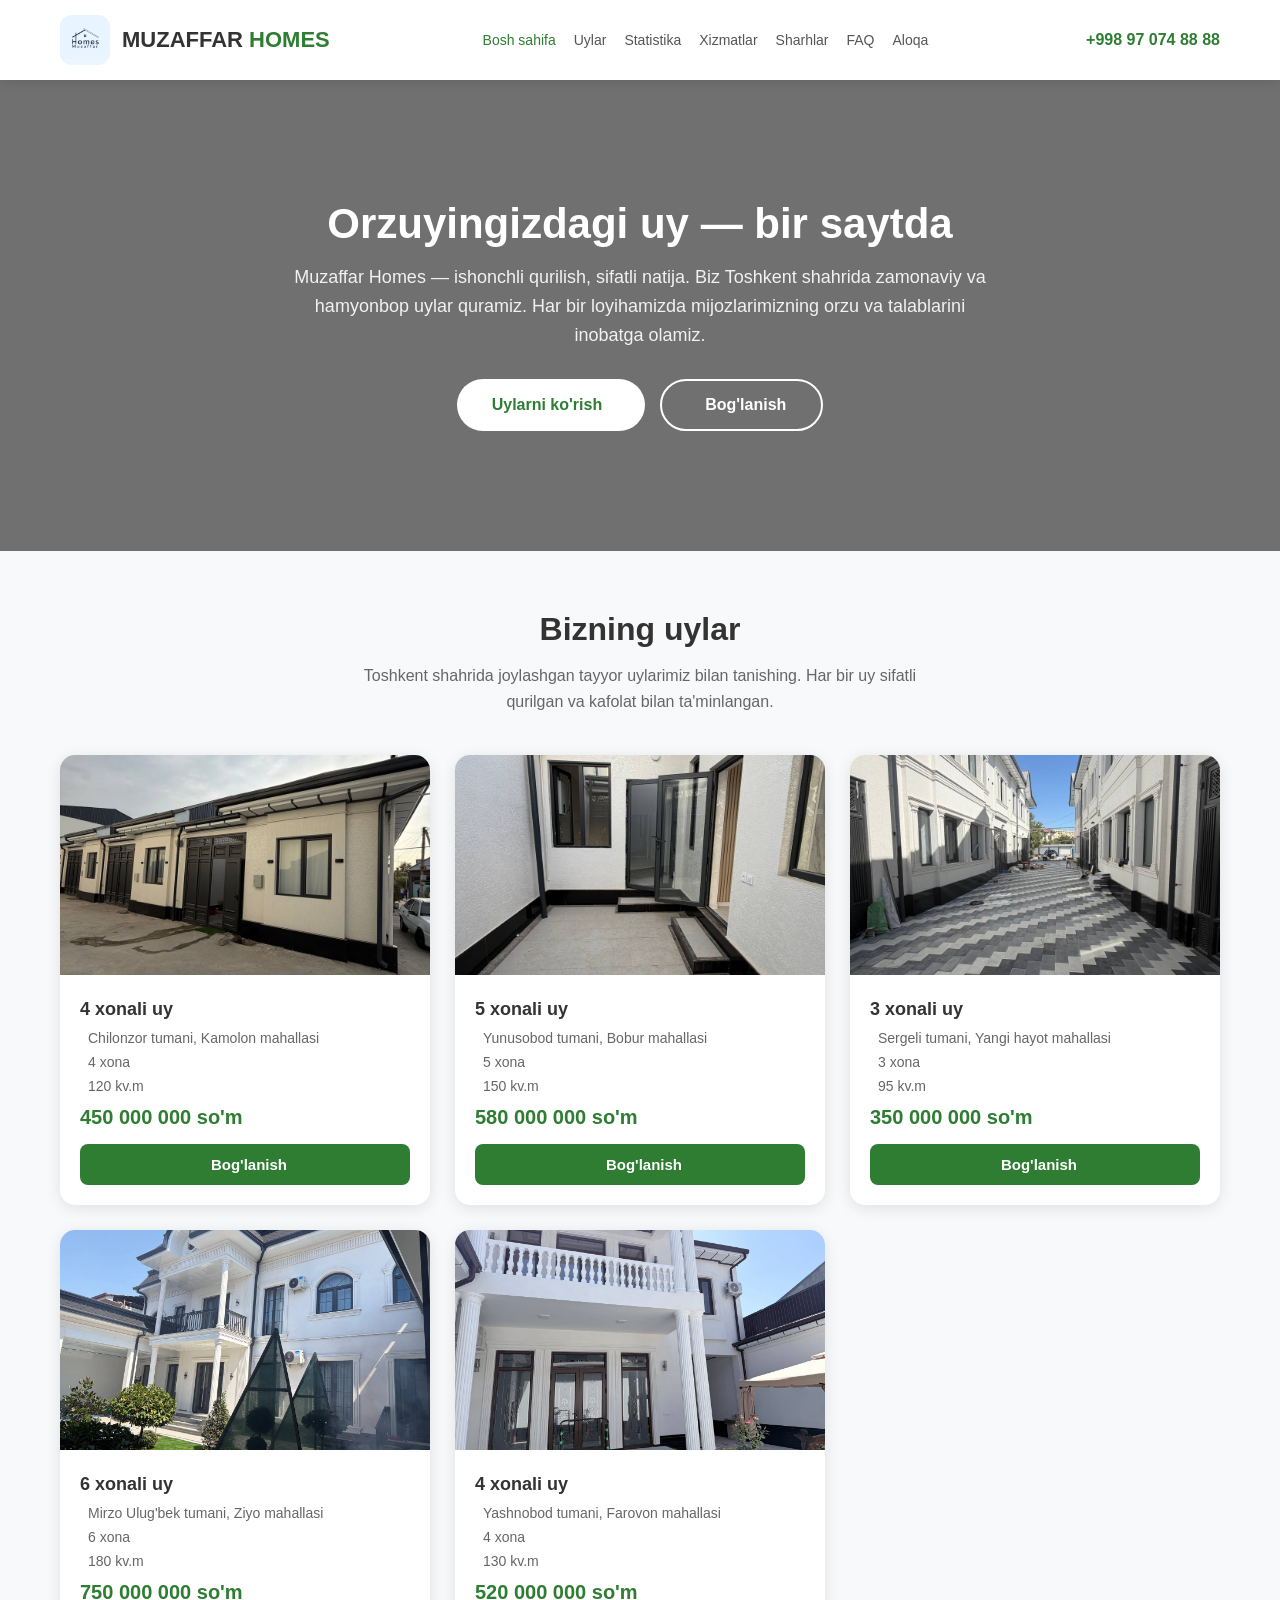
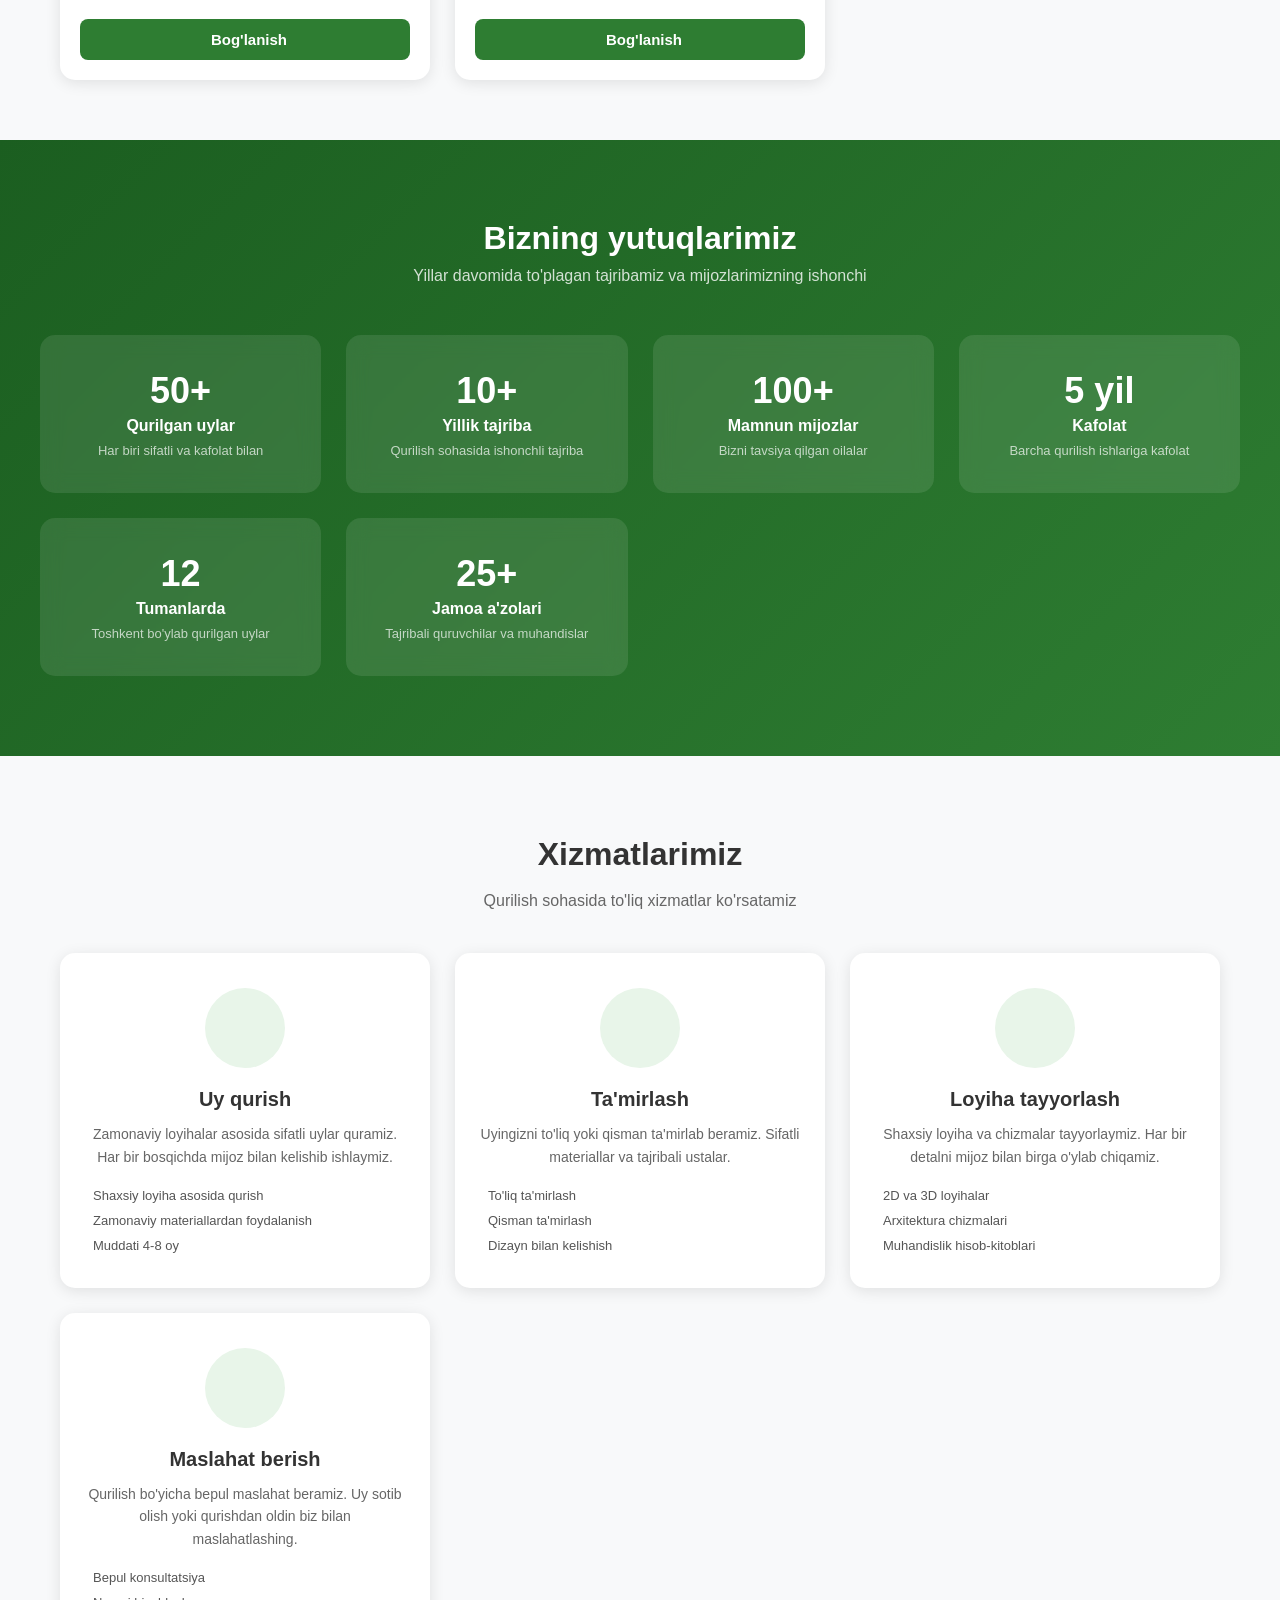
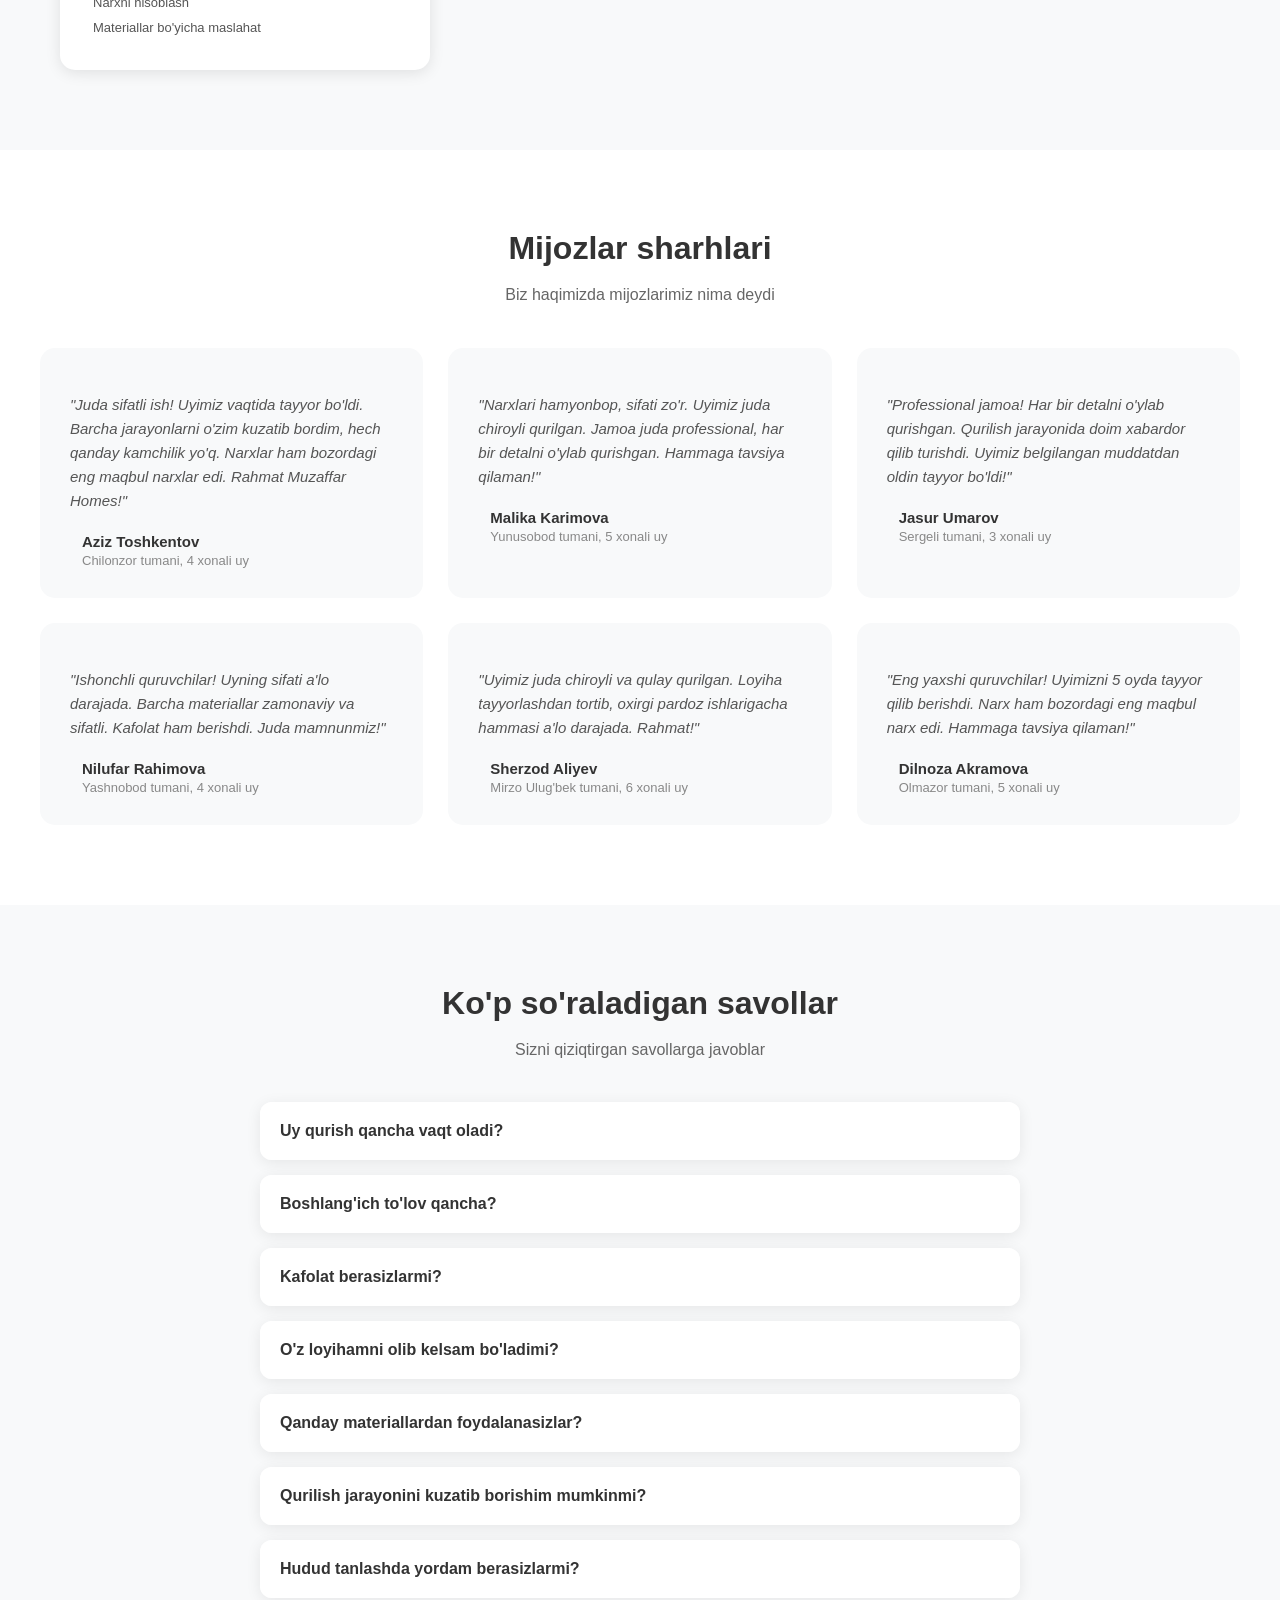
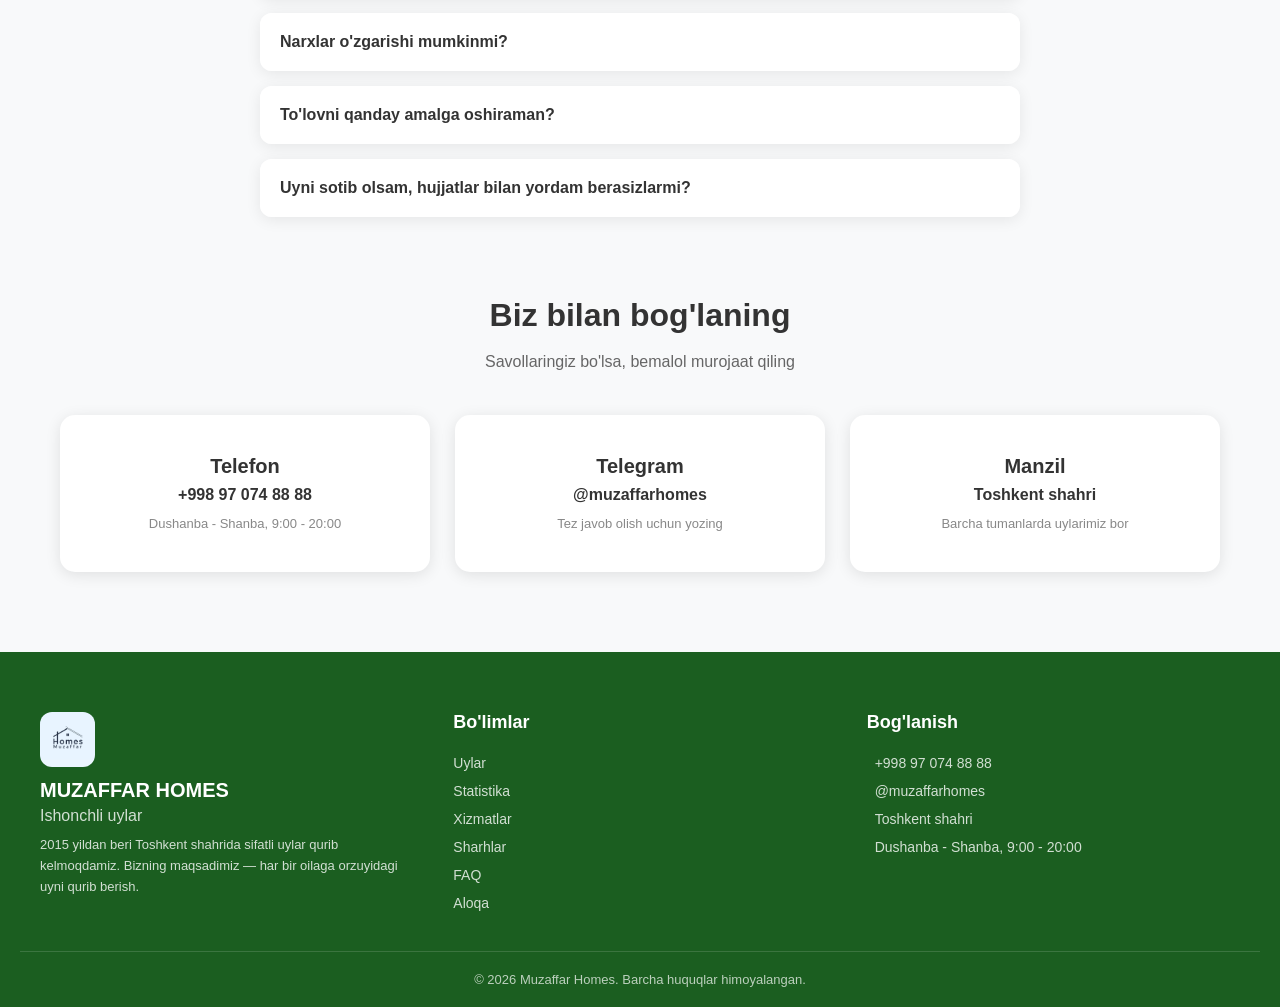
==== commit 1433141e: "Admin panel qo'shildi" ====
--- a/index.html
+++ b/index.html
@@ -424,7 +424,7 @@
             </div>
         </div>
         <div class="footer-bottom">
-            <p>© 2025 Muzaffar Homes. Barcha huquqlar himoyalangan.</p>
+            <p>© 2026 Muzaffar Homes. Barcha huquqlar himoyalangan.</p>
         </div>
     </footer>
 
@@ -438,5 +438,6 @@
     </div>
 
     <script src="main.js"></script>
+    
 </body>
 </html>
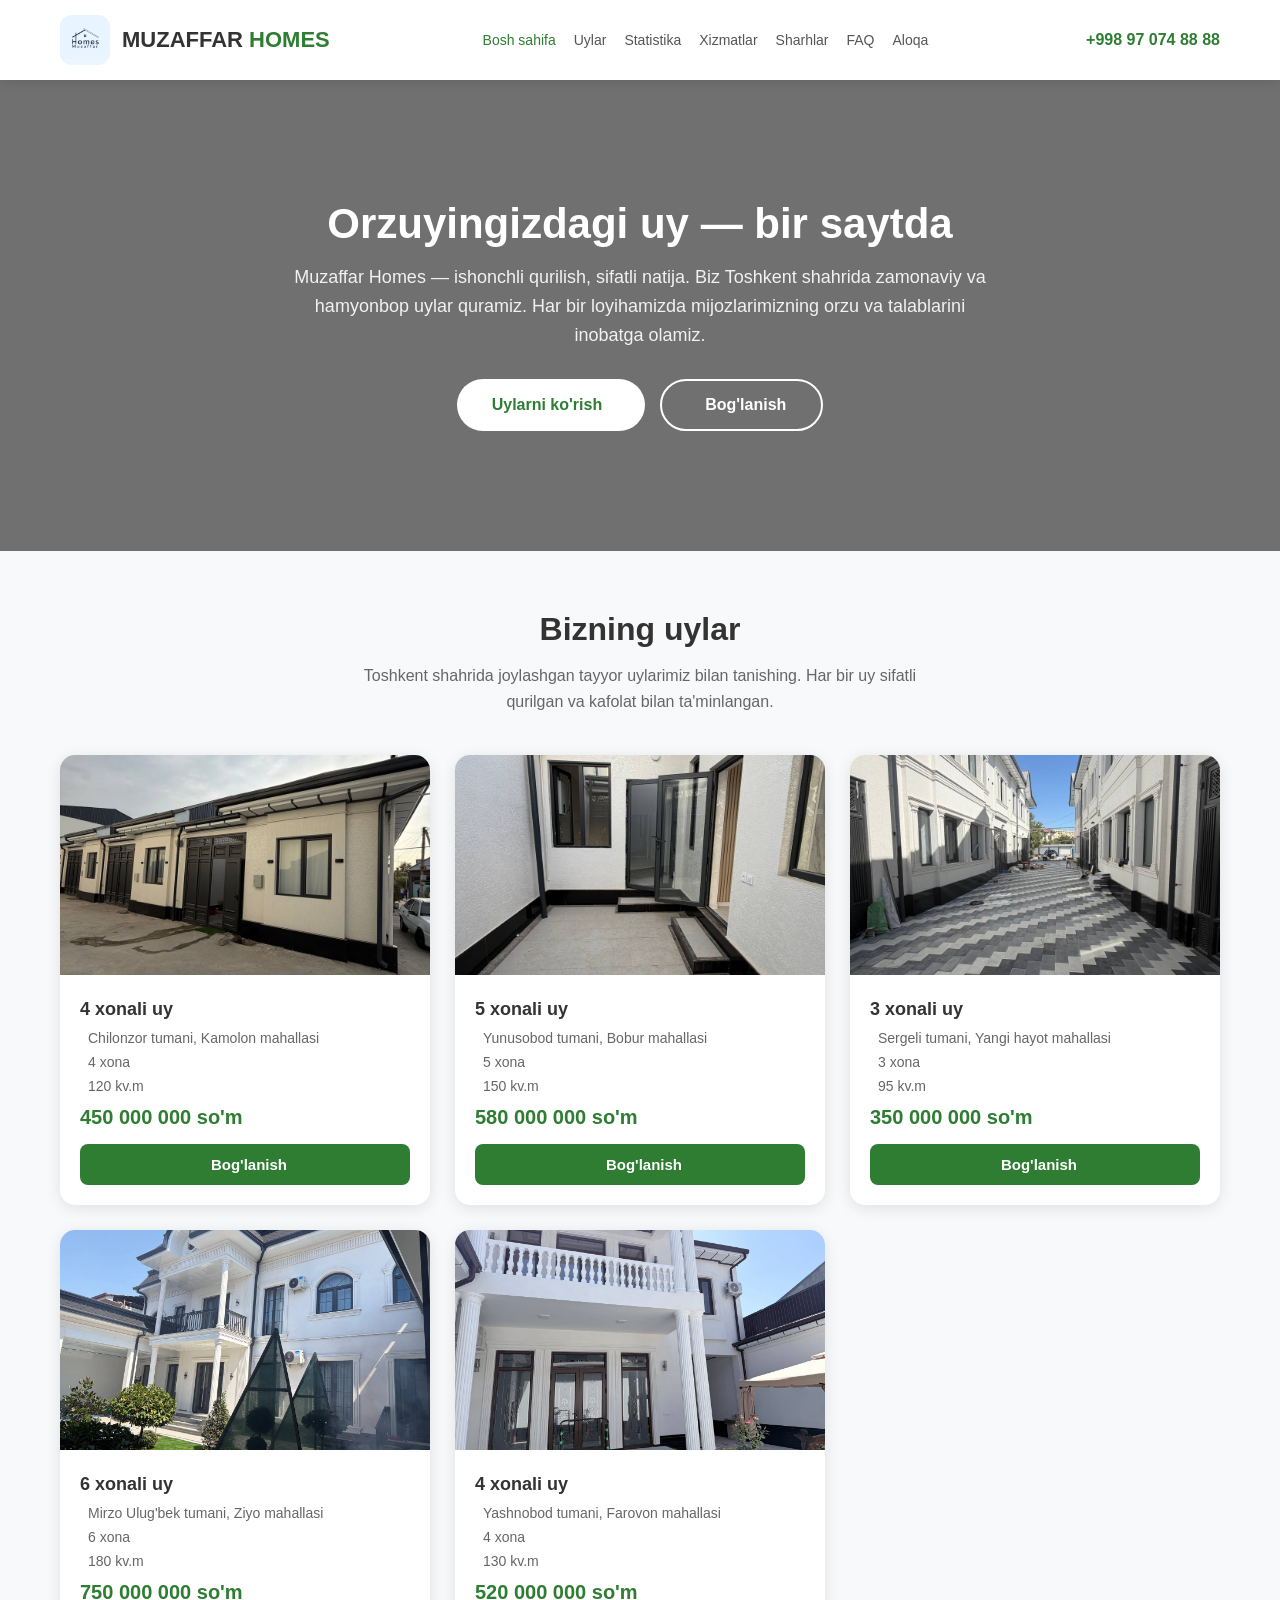
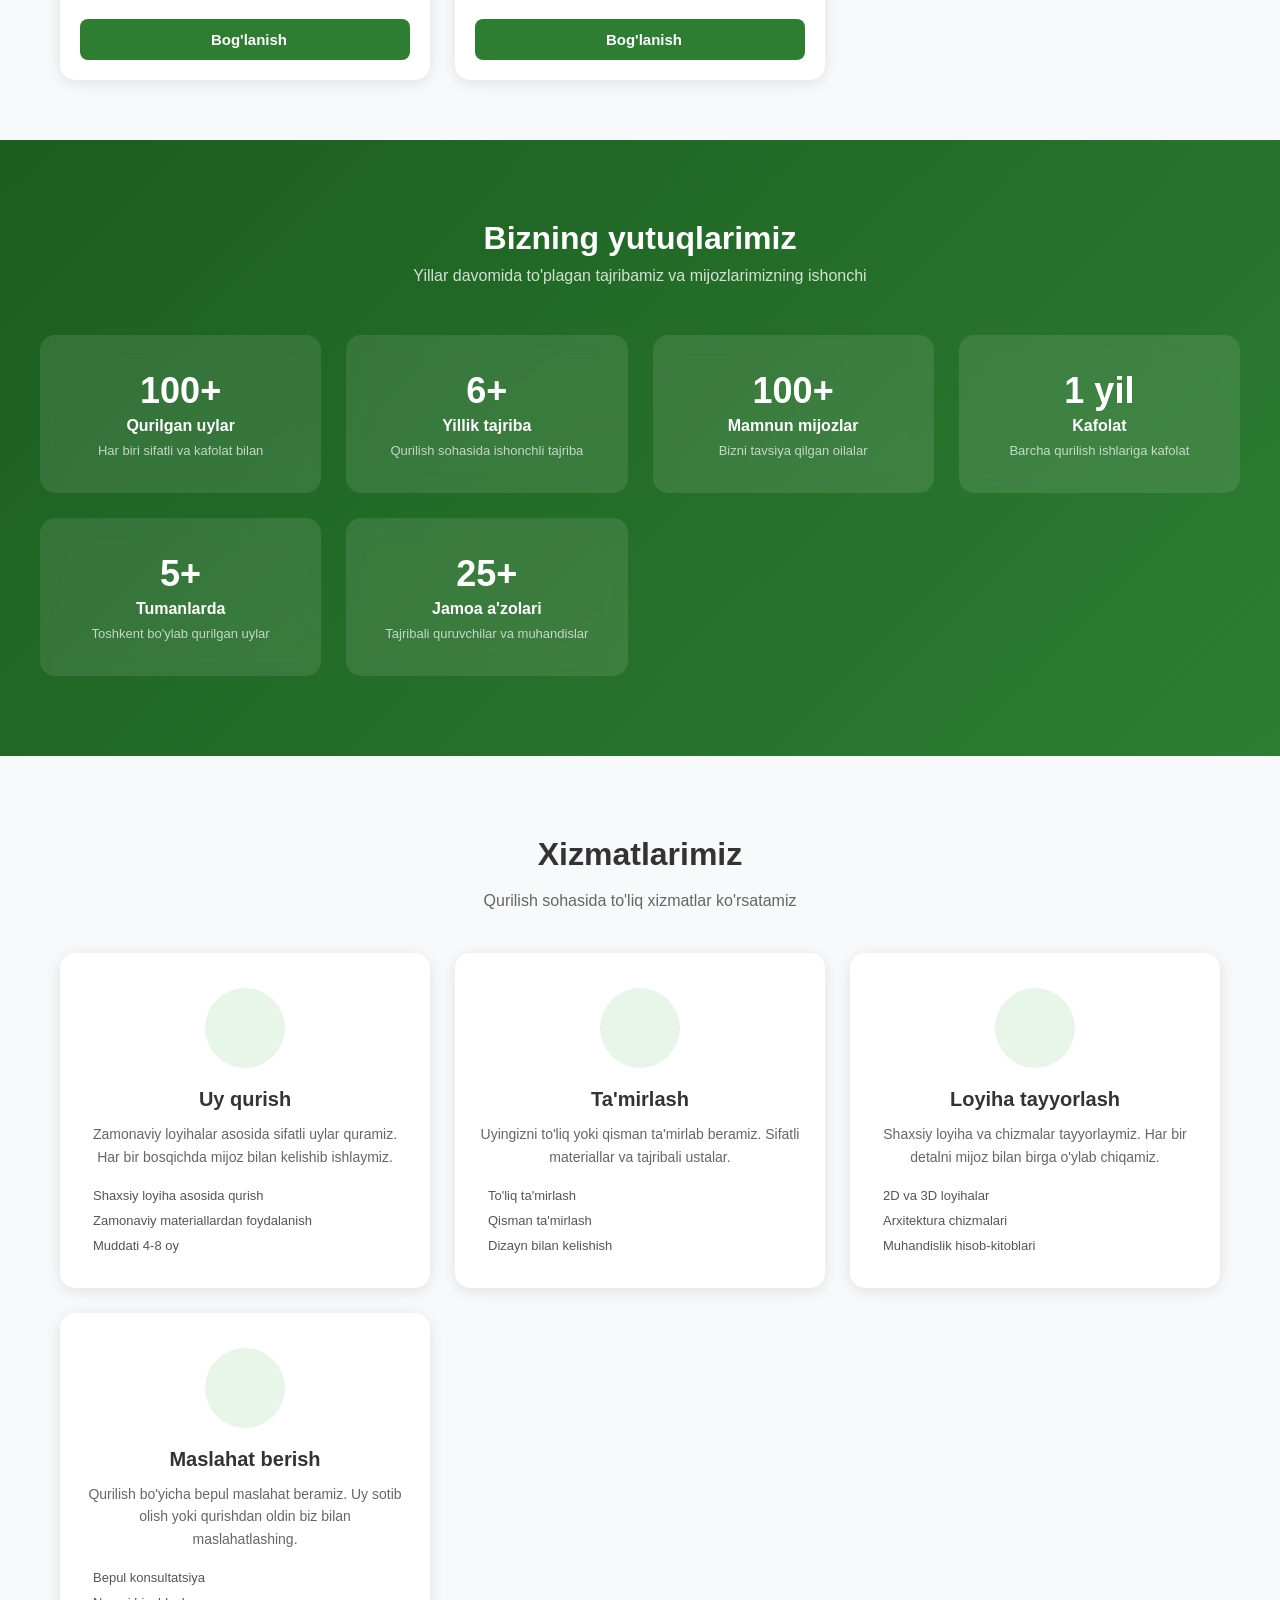
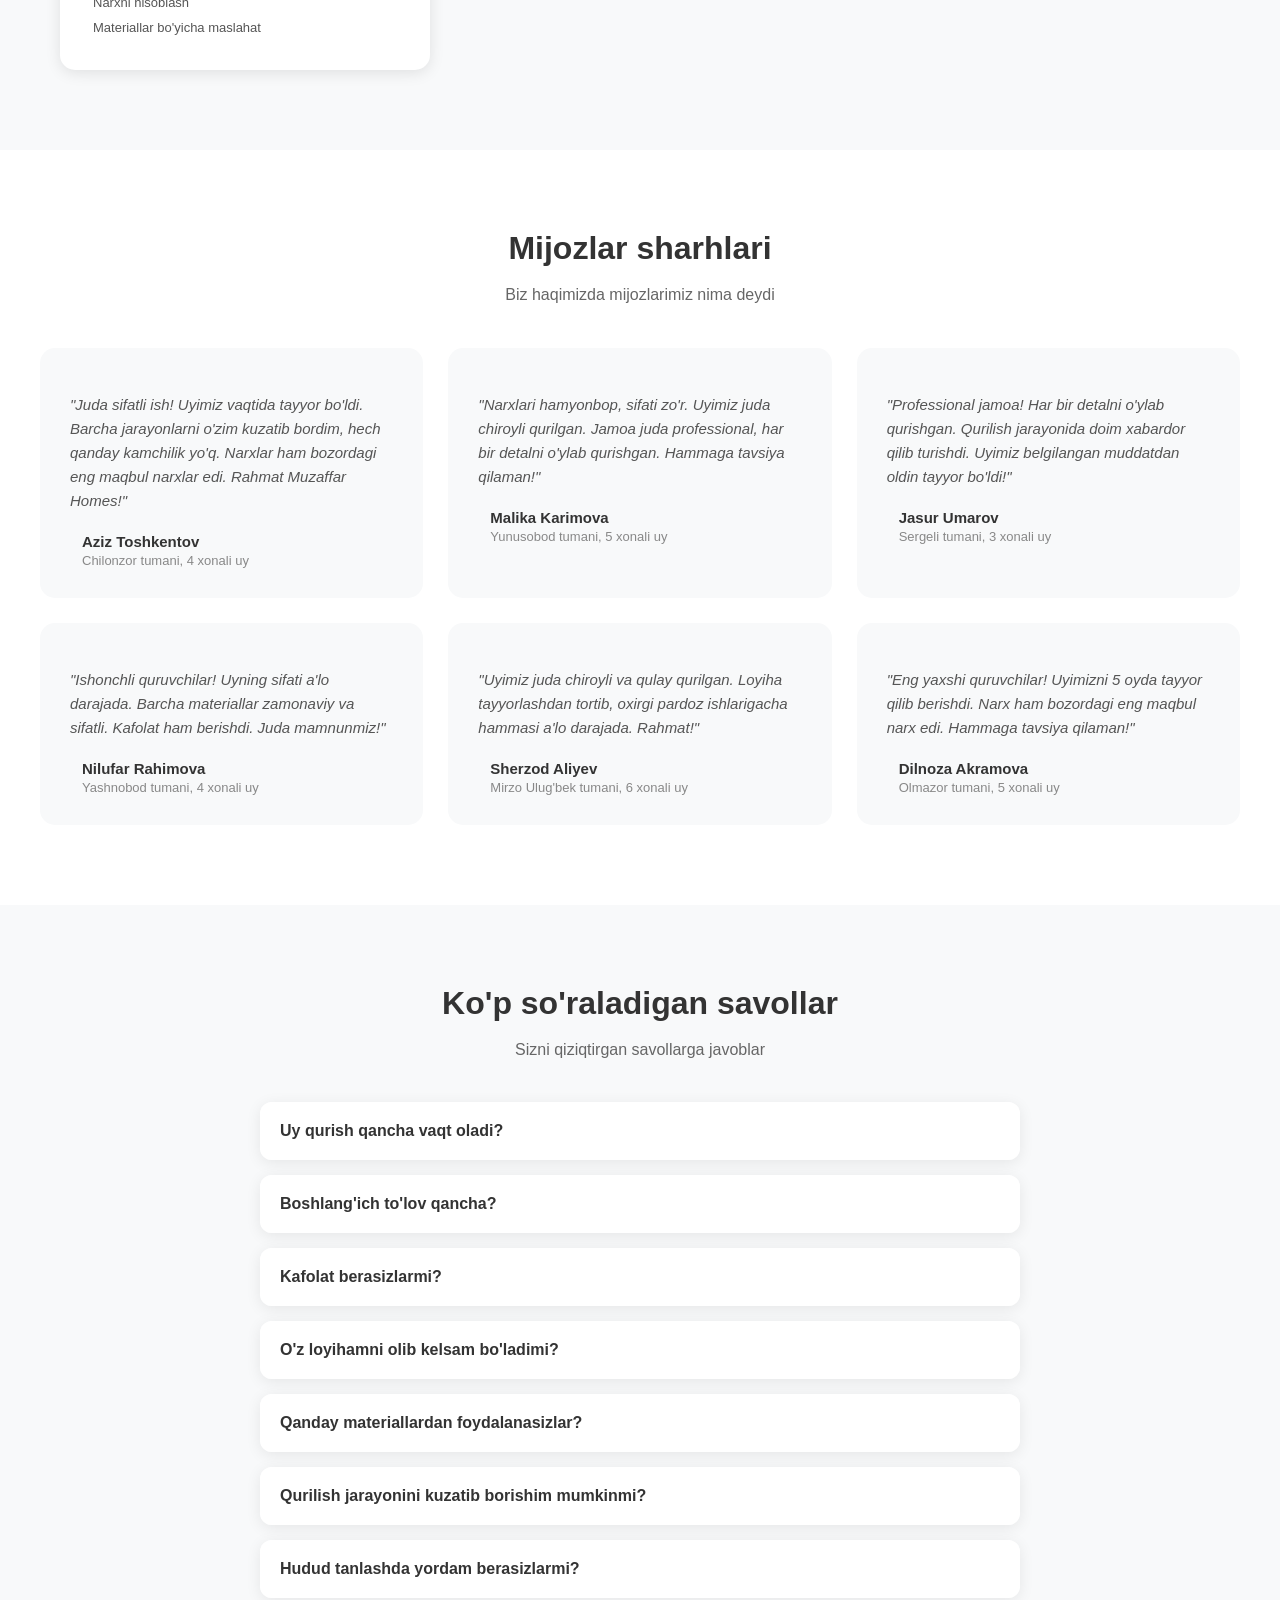
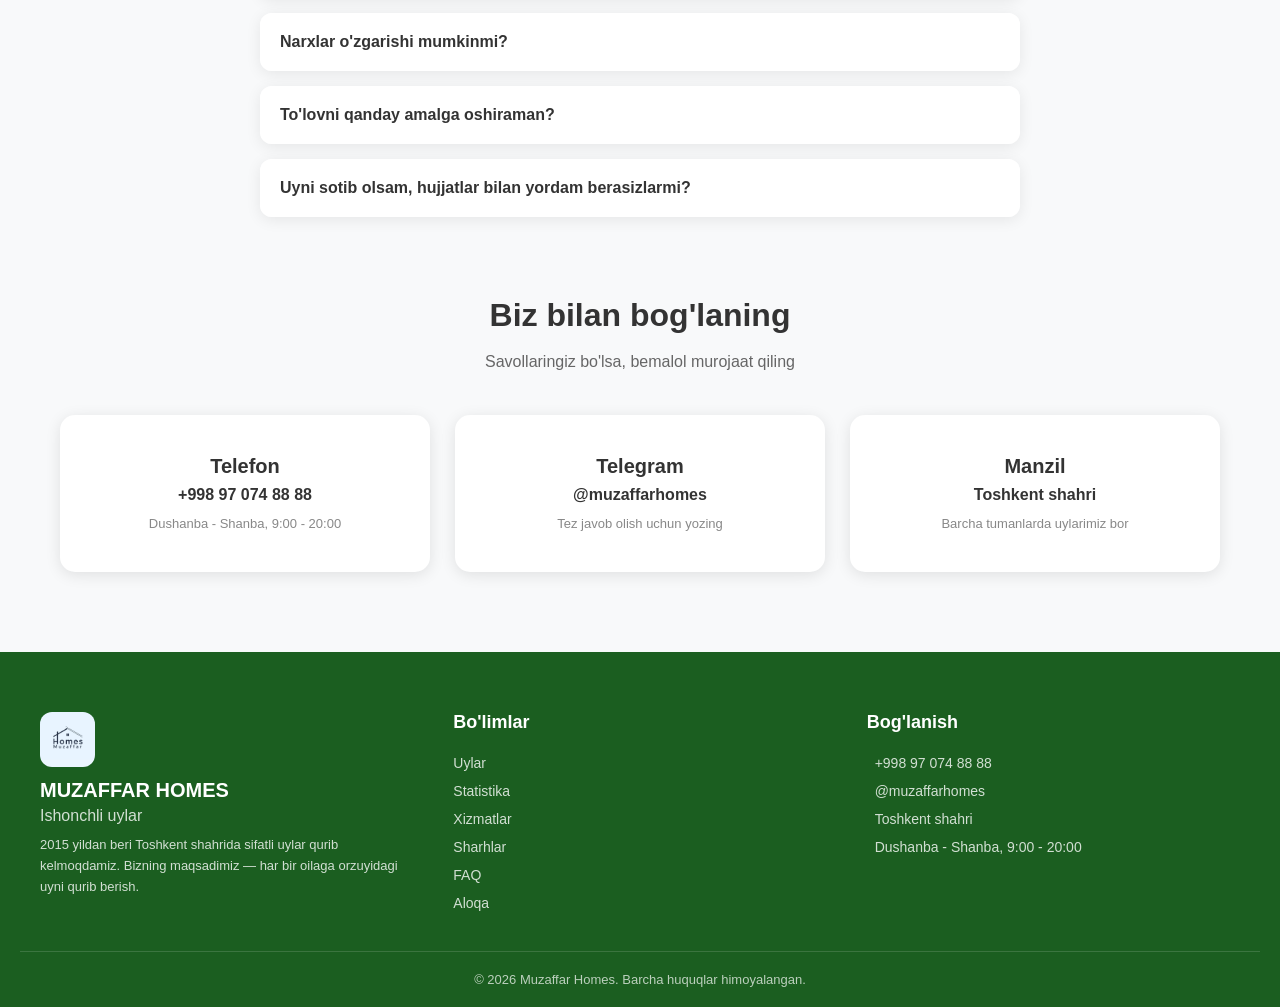
==== commit fd9fb6c6: "Admin panel qo'shildi" ====
--- a/index.html
+++ b/index.html
@@ -62,13 +62,13 @@
             <div class="stats-grid">
                 <div class="stat-card">
                     <i class="uil uil-building"></i>
-                    <h3>50+</h3>
+                    <h3>100+</h3>
                     <p>Qurilgan uylar</p>
                     <span>Har biri sifatli va kafolat bilan</span>
                 </div>
                 <div class="stat-card">
                     <i class="uil uil-calendar-alt"></i>
-                    <h3>10+</h3>
+                    <h3>6+</h3>
                     <p>Yillik tajriba</p>
                     <span>Qurilish sohasida ishonchli tajriba</span>
                 </div>
@@ -80,13 +80,13 @@
                 </div>
                 <div class="stat-card">
                     <i class="uil uil-shield-check"></i>
-                    <h3>5 yil</h3>
+                    <h3>1 yil</h3>
                     <p>Kafolat</p>
                     <span>Barcha qurilish ishlariga kafolat</span>
                 </div>
                 <div class="stat-card">
                     <i class="uil uil-map-marker"></i>
-                    <h3>12</h3>
+                    <h3>5+</h3>
                     <p>Tumanlarda</p>
                     <span>Toshkent bo'ylab qurilgan uylar</span>
                 </div>
